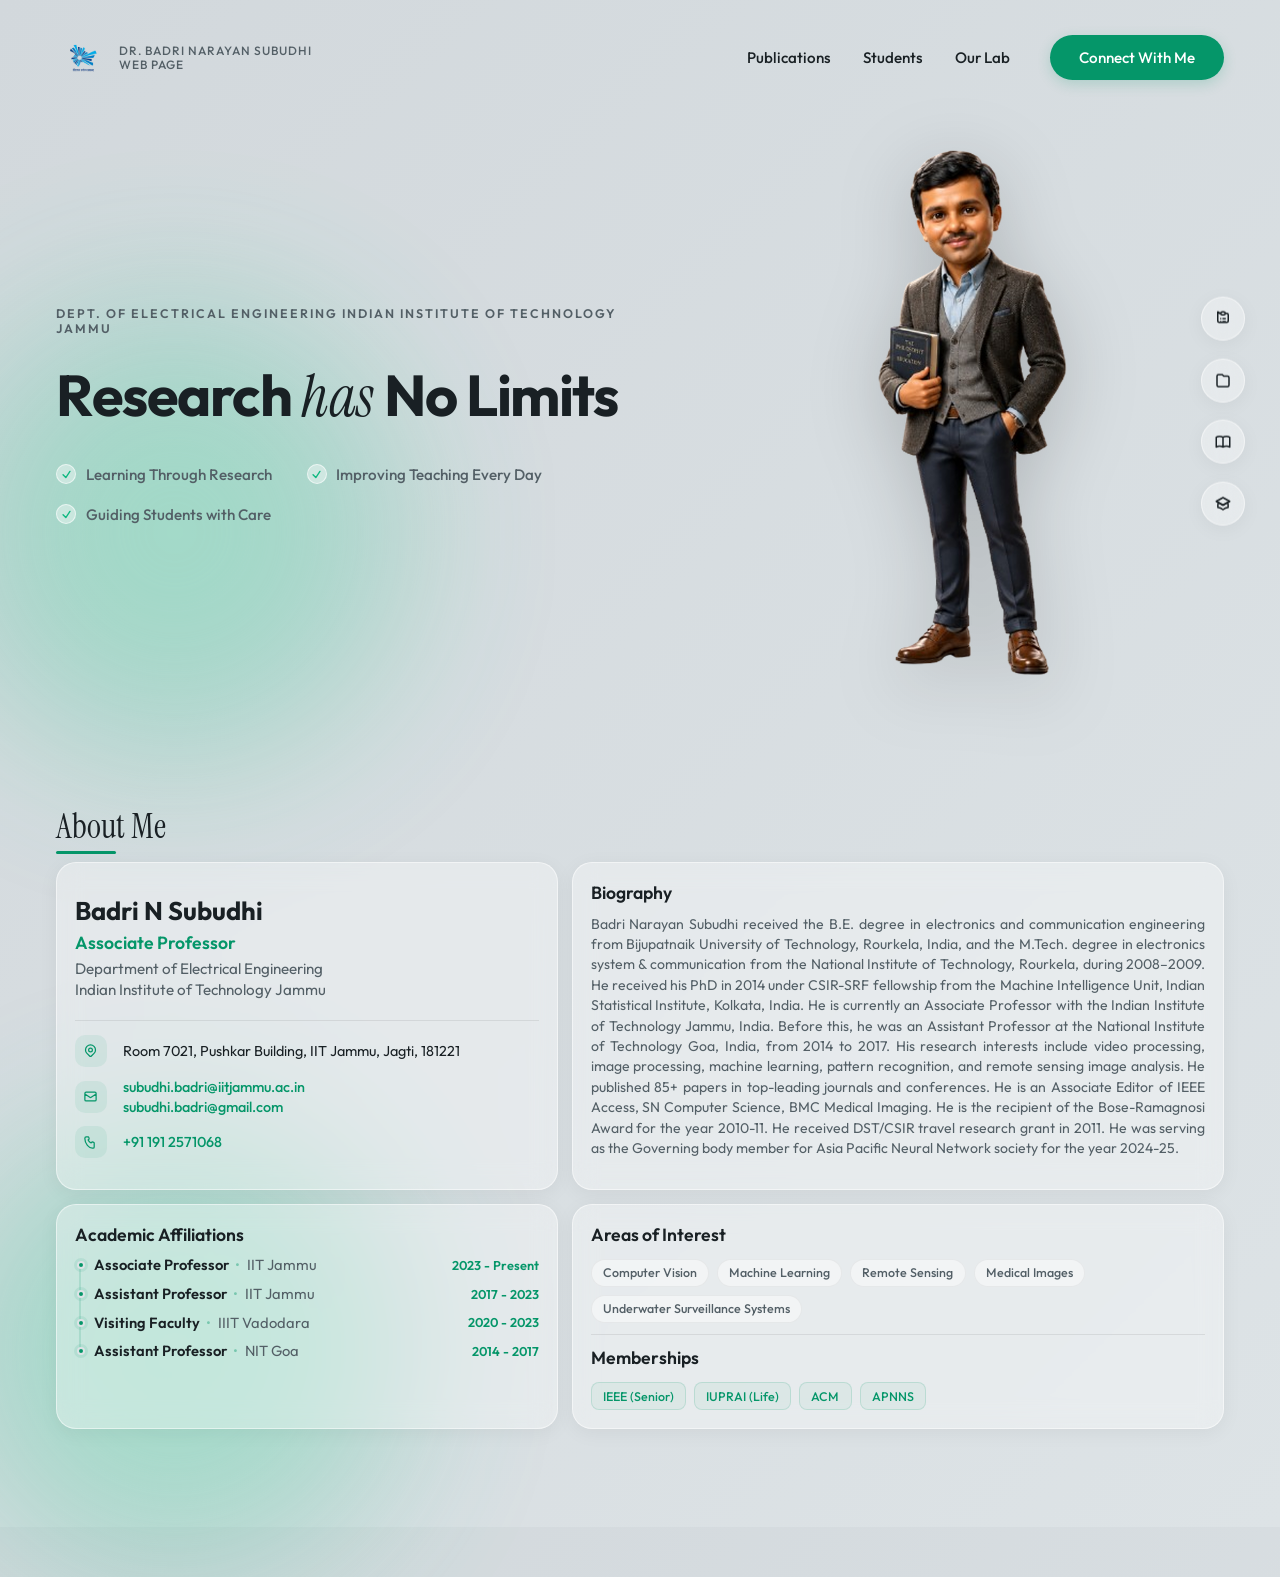
==== index.html @ 34f83744 "Initial commit" ====
<!doctype html>
<html lang="en">

<head>
  <meta charset="UTF-8" />
  <meta name="viewport" content="width=device-width, initial-scale=1.0" />
  <title>Dr. Badri Narayan Subudhi | Associate Professor Portfolio</title>
  <meta name="description"
    content="Official academic portfolio of Dr. Badri Narayan Subudhi. Advancing knowledge, mentoring minds, and shaping the future through impactful research and education." />
  <link rel="stylesheet" href="style.css?v=14" />
</head>

<body>
  <!-- Header Section -->
  <header>
    <div class="container">
      <!-- Logo Container -->
      <a href="#" class="logo-container">
        <img src="logo1.png?v=2" alt="IIT Jammu Logo" class="logo-img" />
        <div class="logo-text">
          <span id="headerLogoName">Dr. Badri Narayan Subudhi</span>
          <span id="headerLogoSubtitle">Web Page</span>
        </div>
      </a>

      <!-- Navigation & CTA -->
      <nav>
        <ul class="nav-links">
          <li><a href="publications.html" id="navLink1">Publications</a></li>
          <li><a href="students.html" id="navLink2">Students</a></li>
          <li><a href="#our-lab" id="navLink3">Our Lab</a></li>
        </ul>
        <a href="https://www.linkedin.com/in/badri-n-subudhi-50883520/" target="_blank" rel="noopener noreferrer"
          class="cta-button" id="headerCta">Connect With Me</a>
      </nav>
    </div>
  </header>

  <!-- Hero Section -->
  <section class="hero">
    <div class="glowing-blob"></div>
    <div class="container">
      <div class="hero-grid">
        <!-- Left Column: Content -->
        <div class="hero-content">
          <!-- Tagline Badge -->
          <div class="tagline-badge" id="heroTagline">
            Dept. of Electrical Engineering Indian Institute of Technology Jammu
          </div>

          <!-- Title (Ref: Dixie title format) -->
          <h1 class="hero-title">
            <span id="titlePart1">Research </span>
            <em id="titlePart2">has </em>
            <span id="titlePart3">No Limits</span>
          </h1>

          <!-- Checklist features -->
          <ul class="feature-list">
            <li class="feature-item">
              <div class="feature-check">
                <svg xmlns="http://www.w3.org/2000/svg" fill="none" viewBox="0 0 24 24" stroke="currentColor">
                  <path stroke-linecap="round" stroke-linejoin="round" d="M4.5 12.75l6 6 9-13.5" />
                </svg>
              </div>
              <span id="featureText1">Learning Through Research</span>
            </li>
            <li class="feature-item">
              <div class="feature-check">
                <svg xmlns="http://www.w3.org/2000/svg" fill="none" viewBox="0 0 24 24" stroke="currentColor">
                  <path stroke-linecap="round" stroke-linejoin="round" d="M4.5 12.75l6 6 9-13.5" />
                </svg>
              </div>
              <span id="featureText2">Improving Teaching Every Day</span>
            </li>
            <li class="feature-item">
              <div class="feature-check">
                <svg xmlns="http://www.w3.org/2000/svg" fill="none" viewBox="0 0 24 24" stroke="currentColor">
                  <path stroke-linecap="round" stroke-linejoin="round" d="M4.5 12.75l6 6 9-13.5" />
                </svg>
              </div>
              <span id="featureText3">Guiding Students with Care</span>
            </li>
          </ul>

        </div>

        <!-- Right Column: Visual (Cutout + Background Outline Stat) -->
        <div class="hero-visual">
          <!-- User Cutout Image -->
          <div class="photo-container">
            <img src="user_cutout1.png?v=3" alt="Dr. Badri Narayan Subudhi Cutout" class="user-photo" id="userPhoto" />
          </div>
        </div>
      </div>
    </div>

    <!-- Floating Vertical Toolbar (Far Right) (Academic theme icons) -->
    <div class="floating-toolbar">
      <a href="#assignments" class="toolbar-btn" data-tooltip="Assignments">
        <svg xmlns="http://www.w3.org/2000/svg" fill="none" viewBox="0 0 24 24" stroke="currentColor">
          <path stroke-linecap="round" stroke-linejoin="round" stroke-width="2"
            d="M9 5H7a2 2 0 00-2-2v12a2 2 0 002 2h10a2 2 0 002-2V7a2 2 0 00-2-2h-2M9 5a2 2 0 002 2h2a2 2 0 002-2M9 5a2 2 0 012-2h2a2 2 0 012 2m-3 7h3m-3 4h3m-6-4h.01M9 16h.01" />
        </svg>
      </a>
      <a href="#resources" class="toolbar-btn" data-tooltip="Resources">
        <svg xmlns="http://www.w3.org/2000/svg" fill="none" viewBox="0 0 24 24" stroke="currentColor">
          <path stroke-linecap="round" stroke-linejoin="round" stroke-width="2"
            d="M8 4H6a2 2 0 00-2 2v12a2 2 0 002 2h12a2 2 0 002-2V8a2 2 0 00-2-2h-5l-2-2z" />
        </svg>
      </a>
      <a href="books.html" class="toolbar-btn" data-tooltip="Books">
        <svg xmlns="http://www.w3.org/2000/svg" fill="none" viewBox="0 0 24 24" stroke="currentColor">
          <path stroke-linecap="round" stroke-linejoin="round" stroke-width="2"
            d="M12 6.253v13m0-13C10.832 5.477 9.246 5 7.5 5S4.168 5.477 3 6.253v13C4.168 18.477 5.754 18 7.5 18s3.332.477 4.5 1.253m0-13C13.168 5.477 14.754 5 16.5 5c1.747 0 3.332.477 4.5 1.253v13C19.832 18.477 18.247 18 16.5 18c-1.746 0-3.332.477-4.5 1.253" />
        </svg>
      </a>
      <a href="https://scholar.google.co.in/citations?hl=en&user=M9m3zv4AAAAJ" target="_blank" rel="noopener noreferrer"
        class="toolbar-btn" data-tooltip="Google Scholar">
        <svg xmlns="http://www.w3.org/2000/svg" fill="none" viewBox="0 0 24 24" stroke="currentColor">
          <path stroke-linecap="round" stroke-linejoin="round" stroke-width="2" d="M12 14l9-5-9-5-9 5 9 5z" />
          <path stroke-linecap="round" stroke-linejoin="round" stroke-width="2"
            d="M12 14l6.16-3.422a12.083 12.083 0 01.665 6.479A11.952 11.952 0 0012 20.055a11.952 11.952 0 00-6.824-2.998 12.078 12.078 0 01.665-6.479L12 14z" />
        </svg>
      </a>
    </div>
  </section>

  <!-- About Section -->
  <section id="about" class="about-section">
    <div class="glowing-blob"></div>
    <div class="container">
      <!-- Section Title -->
      <h2 class="section-title">About Me</h2>

      <div class="about-grid">
        <!-- Row 1, Column 1: Profile & Contact info -->
        <div class="about-card bio-card">
          <h3 class="card-name">Badri N Subudhi</h3>
          <p class="card-title">Associate Professor</p>
          <p class="card-institution">Department of Electrical Engineering<br>Indian Institute of Technology Jammu</p>

          <hr class="card-divider" />

          <div class="contact-details">
            <div class="contact-item">
              <span class="contact-icon">
                <svg xmlns="http://www.w3.org/2000/svg" fill="none" viewBox="0 0 24 24" stroke="currentColor">
                  <path stroke-linecap="round" stroke-linejoin="round" stroke-width="2"
                    d="M17.657 16.657L13.414 20.9a1.998 1.998 0 01-2.827 0l-4.244-4.243a8 8 0 1111.314 0z" />
                  <path stroke-linecap="round" stroke-linejoin="round" stroke-width="2"
                    d="M15 11a3 3 0 11-6 0 3 3 0 016 0z" />
                </svg>
              </span>
              <div class="contact-text">
                Room 7021, Pushkar Building, IIT Jammu, Jagti, 181221
              </div>
            </div>

            <div class="contact-item">
              <span class="contact-icon">
                <svg xmlns="http://www.w3.org/2000/svg" fill="none" viewBox="0 0 24 24" stroke="currentColor">
                  <path stroke-linecap="round" stroke-linejoin="round" stroke-width="2"
                    d="M3 8l7.89 5.26a2 2 0 002.22 0L21 8M5 19h14a2 2 0 002-2V7a2 2 0 00-2-2H5a2 2 0 00-2 2v10a2 2 0 002 2z" />
                </svg>
              </span>
              <div class="contact-text">
                <a href="mailto:subudhi.badri@iitjammu.ac.in">subudhi.badri@iitjammu.ac.in</a><br />
                <a href="mailto:subudhi.badri@gmail.com">subudhi.badri@gmail.com</a>
              </div>
            </div>

            <div class="contact-item">
              <span class="contact-icon">
                <svg xmlns="http://www.w3.org/2000/svg" fill="none" viewBox="0 0 24 24" stroke="currentColor">
                  <path stroke-linecap="round" stroke-linejoin="round" stroke-width="2"
                    d="M3 5a2 2 0 012-2h3.28a1 1 0 01.94.725l.548 2.2a1 1 0 01-.321.988l-1.305.98a10.582 10.582 0 004.872 4.872l.98-1.305a1 1 0 01.988-.321l2.2.548a1 1 0 01.725.94V19a2 2 0 01-2 2h-1C9.716 21 3 14.284 3 6V5z" />
                </svg>
              </span>
              <div class="contact-text">
                <a href="tel:+911912571068">+91 191 2571068</a>
              </div>
            </div>
          </div>
        </div>

        <!-- Row 1, Column 2: Biography -->
        <div class="about-card biography-card">
          <h4 class="card-section-title">Biography</h4>
          <p class="bio-text">
            Badri Narayan Subudhi received the B.E. degree in electronics and communication engineering from Bijupatnaik University of Technology, Rourkela, India, and the M.Tech. degree in electronics system & communication from the National Institute of Technology, Rourkela, during 2008–2009. He received his PhD in 2014 under CSIR-SRF fellowship from the Machine Intelligence Unit, Indian Statistical Institute, Kolkata, India. He is currently an Associate Professor with the Indian Institute of Technology Jammu, India. Before this, he was an Assistant Professor at the National Institute of Technology Goa, India, from 2014 to 2017. His research interests include video processing, image processing, machine learning, pattern recognition, and remote sensing image analysis. He published 85+ papers in top-leading journals and conferences. He is an Associate Editor of IEEE Access, SN Computer Science, BMC Medical Imaging. He is the recipient of the Bose-Ramagnosi Award for the year 2010-11. He received DST/CSIR travel research grant in 2011. He was serving as the Governing body member for Asia Pacific Neural Network society for the year 2024-25.
          </p>
        </div>

        <!-- Row 2, Column 1: Academic Affiliations -->
        <div class="about-card affiliations-card">
          <h4 class="card-section-title">Academic Affiliations</h4>
          <div class="timeline">
            <div class="timeline-item">
              <div class="timeline-badge-dot"></div>
              <div class="timeline-content-row">
                <div class="timeline-role-info">
                  <span class="role-bold">Associate Professor</span>
                  <span class="role-divider">•</span>
                  <span class="role-dept">IIT Jammu</span>
                </div>
                <span class="timeline-date">2023 - Present</span>
              </div>
            </div>
            <div class="timeline-item">
              <div class="timeline-badge-dot"></div>
              <div class="timeline-content-row">
                <div class="timeline-role-info">
                  <span class="role-bold">Assistant Professor</span>
                  <span class="role-divider">•</span>
                  <span class="role-dept">IIT Jammu</span>
                </div>
                <span class="timeline-date">2017 - 2023</span>
              </div>
            </div>
            <div class="timeline-item">
              <div class="timeline-badge-dot"></div>
              <div class="timeline-content-row">
                <div class="timeline-role-info">
                  <span class="role-bold">Visiting Faculty</span>
                  <span class="role-divider">•</span>
                  <span class="role-dept">IIIT Vadodara</span>
                </div>
                <span class="timeline-date">2020 - 2023</span>
              </div>
            </div>
            <div class="timeline-item">
              <div class="timeline-badge-dot"></div>
              <div class="timeline-content-row">
                <div class="timeline-role-info">
                  <span class="role-bold">Assistant Professor</span>
                  <span class="role-divider">•</span>
                  <span class="role-dept">NIT Goa</span>
                </div>
                <span class="timeline-date">2014 - 2017</span>
              </div>
            </div>
          </div>
        </div>

        <!-- Row 2, Column 2: Areas of Interest & Memberships -->
        <div class="about-card combined-meta-card">
          <div class="meta-section">
            <h4 class="card-section-title">Areas of Interest</h4>
            <div class="interest-tags">
              <span class="interest-tag">Computer Vision</span>
              <span class="interest-tag">Machine Learning</span>
              <span class="interest-tag">Remote Sensing</span>
              <span class="interest-tag">Medical Images</span>
              <span class="interest-tag">Underwater Surveillance Systems</span>
            </div>
          </div>
          <div class="meta-section-divider"></div>
          <div class="meta-section">
            <h4 class="card-section-title">Memberships</h4>
            <div class="membership-list">
              <span class="membership-badge" title="Senior Member IEEE">IEEE (Senior)</span>
              <span class="membership-badge" title="Life Member IUPRAI">IUPRAI (Life)</span>
              <span class="membership-badge">ACM</span>
              <span class="membership-badge">APNNS</span>
            </div>
          </div>
        </div>
      </div>
    </div>
  </section>  <script src="script.js"></script>
</body>

</html>
---- style.css ----
/* ==========================================================================
   PORTFOLIO HERO SECTION - STYLE SHEET (VANILLA CSS)
   ========================================================================== */

/* Imports */
@import url('https://fonts.googleapis.com/css2?family=Instrument+Serif:ital@0;1&family=Outfit:wght@300;400;500;600;700&display=swap');

/* Variables & Design Tokens */
:root {
  /* Color Palette - Exactly from Reference */
  --bg-color-start: #d2d8dc;
  --bg-color-end: #dde3e6;
  --text-dark: #192024;
  --text-muted: #535f66;
  --accent-color: #059669; /* Academic Emerald */
  --accent-color-hover: #047857;
  
  /* Alternative Accents in Customizer */
  --blue-accent: #2b4bf2;
  --crimson-accent: #b91c1c;
  --purple-accent: #7c3aed;
  
  /* Fonts */
  --font-sans: 'Outfit', -apple-system, BlinkMacSystemFont, "Segoe UI", Roboto, sans-serif;
  --font-serif: 'Instrument Serif', Georgia, serif;
  
  /* Layout Transitions */
  --transition-smooth: all 0.3s cubic-bezier(0.4, 0, 0.2, 1);
  --glass-bg: rgba(255, 255, 255, 0.35);
  --glass-border: rgba(255, 255, 255, 0.5);
  --shadow-subtle: 0 4px 20px rgba(0, 0, 0, 0.05);
  --shadow-hover: 0 10px 30px rgba(5, 150, 105, 0.15);
}

html {
  scroll-behavior: smooth;
}

/* Reset */
* {
  margin: 0;
  padding: 0;
  box-sizing: border-box;
}

body {
  font-family: var(--font-sans);
  background: linear-gradient(135deg, var(--bg-color-start) 0%, var(--bg-color-end) 100%);
  color: var(--text-dark);
  min-height: 100vh;
  overflow-x: hidden;
  position: relative;
  display: flex;
  flex-direction: column;
}

/* Background Glowing Blob */
.glowing-blob {
  position: absolute;
  bottom: -50px;
  left: -50px;
  width: 450px;
  height: 450px;
  border-radius: 50%;
  background: radial-gradient(circle, rgba(167,243,208,0.7) 0%, rgba(16,185,129,0.4) 50%, rgba(255,255,255,0) 100%);
  filter: blur(90px);
  pointer-events: none;
  z-index: 1;
  opacity: 0.85;
  animation: blob-float 12s infinite ease-in-out alternate;
}

@keyframes blob-float {
  0% {
    transform: translate(0, 0) scale(1);
  }
  100% {
    transform: translate(40px, -20px) scale(1.1);
  }
}

/* Container */
.container {
  width: 100%;
  max-width: 1440px;
  margin: 0 auto;
  padding: 0 3.5rem;
  position: relative;
  z-index: 2;
}

/* ==========================================================================
   HEADER SECTION
   ========================================================================== */
header {
  padding: 2.2rem 0;
  width: 100%;
  position: relative;
  z-index: 10;
}

header .container {
  display: flex;
  justify-content: space-between;
  align-items: center;
}

/* Logo */
.logo-container {
  display: flex;
  align-items: center;
  gap: 0.75rem;
  text-decoration: none;
  color: var(--text-dark);
}

.logo-img {
  height: 42px;
  width: auto;
  object-fit: contain;
  transition: var(--transition-smooth);
}

.logo-container:hover .logo-img {
  transform: scale(1.05);
}

.logo-text {
  font-weight: 700;
  font-size: 1.35rem;
  letter-spacing: -0.5px;
  display: flex;
  flex-direction: column;
  line-height: 1;
}

.logo-text span {
  font-size: 0.75rem;
  font-weight: 500;
  letter-spacing: 1px;
  text-transform: uppercase;
  color: var(--text-muted);
  margin-top: 2px;
}

/* Navigation */
nav {
  display: flex;
  align-items: center;
  gap: 2.5rem;
}

.nav-links {
  display: flex;
  list-style: none;
  gap: 2rem;
}

.nav-links a {
  text-decoration: none;
  color: var(--text-dark);
  font-size: 0.95rem;
  font-weight: 500;
  transition: var(--transition-smooth);
  position: relative;
  padding: 4px 0;
}

.nav-links a::after {
  content: '';
  position: absolute;
  bottom: 0;
  left: 0;
  width: 0;
  height: 2px;
  background: var(--accent-color);
  transition: var(--transition-smooth);
}

.nav-links a:hover {
  color: var(--accent-color);
}

.nav-links a:hover::after {
  width: 100%;
}

/* CTA Button */
.cta-button {
  background: var(--accent-color);
  color: #fff;
  border: none;
  padding: 0.8rem 1.8rem;
  border-radius: 9999px;
  font-family: var(--font-sans);
  font-size: 0.95rem;
  font-weight: 500;
  cursor: pointer;
  box-shadow: 0 4px 14px rgba(5, 150, 105, 0.2);
  transition: var(--transition-smooth);
  text-decoration: none;
  display: inline-block;
}

.cta-button:hover {
  background: var(--accent-color-hover);
  transform: translateY(-2px);
  box-shadow: 0 6px 20px rgba(5, 150, 105, 0.35);
}

/* ==========================================================================
   HERO CONTENT
   ========================================================================== */
.hero {
  flex: 1;
  display: flex;
  align-items: center;
  position: relative;
  z-index: 2;
  padding-top: 2.5rem;
  padding-bottom: 2rem;
}

.hero-grid {
  display: grid;
  grid-template-columns: 1.1fr 0.9fr;
  align-items: center;
  gap: 3rem;
  width: 100%;
}

/* --- LEFT COLUMN --- */
.hero-content {
  display: flex;
  flex-direction: column;
  gap: 1.8rem;
  padding-right: 1.5rem;
}

/* Tagline */
.tagline-badge {
  font-size: 0.78rem;
  font-weight: 600;
  letter-spacing: 2px;
  text-transform: uppercase;
  color: var(--text-muted);
  display: inline-block;
}

/* Title */
.hero-title {
  font-size: clamp(2.5rem, 4.5vw, 4.5rem);
  font-weight: 700;
  line-height: 1.05;
  letter-spacing: -1.5px;
  color: var(--text-dark);
}

.hero-title em {
  font-family: var(--font-serif);
  font-style: italic;
  font-weight: 400;
  letter-spacing: 0px;
}

/* Checklist features */
.feature-list {
  display: flex;
  flex-wrap: wrap;
  gap: 1.25rem 2.2rem;
  list-style: none;
  margin-top: 0.5rem;
}

.feature-item {
  display: flex;
  align-items: center;
  gap: 0.6rem;
  font-size: 0.95rem;
  font-weight: 500;
  color: var(--text-muted);
}

.feature-check {
  display: flex;
  justify-content: center;
  align-items: center;
  width: 20px;
  height: 20px;
  background: rgba(255, 255, 255, 0.4);
  border: 1px solid rgba(255, 255, 255, 0.6);
  border-radius: 50%;
  color: #10b981; /* green */
  flex-shrink: 0;
}

.feature-check svg {
  width: 11px;
  height: 11px;
  stroke-width: 3px;
}

/* Social Proof Reviews */
.reviews-section {
  display: flex;
  align-items: center;
  gap: 1.25rem;
  margin-top: 1.5rem;
}

.avatar-group {
  display: flex;
}

.avatar {
  width: 36px;
  height: 36px;
  border-radius: 50%;
  border: 2px solid var(--bg-color-start);
  margin-left: -8px;
  background: #cbd5e1;
  display: flex;
  align-items: center;
  justify-content: center;
  font-size: 0.65rem;
  font-weight: 600;
  color: #fff;
  overflow: hidden;
  box-shadow: var(--shadow-subtle);
}

.avatar:first-child {
  margin-left: 0;
}

.avatar img {
  width: 100%;
  height: 100%;
  object-fit: cover;
}

.reviews-info {
  display: flex;
  flex-direction: column;
  gap: 0.25rem;
}

.stars {
  display: flex;
  gap: 0.15rem;
}

.stars svg {
  width: 14px;
  height: 14px;
  fill: #f59e0b; /* Orange/Gold star */
  color: #f59e0b;
}

.reviews-text {
  font-size: 0.78rem;
  font-weight: 600;
  color: var(--text-muted);
}

/* --- RIGHT COLUMN (Visual Area) --- */
.hero-visual {
  position: relative;
  display: flex;
  flex-direction: column;
  justify-content: flex-end;
  align-items: center;
  min-height: 520px;
  height: 100%;
  width: 100%;
}

/* Background outline text */
.bg-outline-text {
  position: absolute;
  top: 40%;
  left: 50%;
  transform: translate(-50%, -50%);
  font-size: min(24vw, 320px);
  font-weight: 800;
  color: transparent;
  -webkit-text-stroke: 2px rgba(255, 255, 255, 0.75);
  font-family: var(--font-sans);
  line-height: 0.8;
  z-index: 2;
  pointer-events: none;
  user-select: none;
}

/* Image Container */
.photo-container {
  position: relative;
  z-index: 5;
  width: 100%;
  max-width: 420px;
  margin-top: auto;
  display: flex;
  justify-content: center;
  align-items: flex-end;
}

.user-photo {
  width: 100%;
  height: auto;
  max-height: 500px;
  object-fit: contain;
  filter: drop-shadow(0 15px 35px rgba(0,0,0,0.18));
  transition: var(--transition-smooth);
  transform: scale(1.05);
  transform-origin: bottom center;
}

.photo-container:hover .user-photo {
  transform: scale(1.10);
}

/* Caption underneath */
.visual-caption {
  font-size: 1.45rem;
  font-weight: 500;
  letter-spacing: 5px;
  text-transform: uppercase;
  color: #fff;
  text-align: center;
  position: absolute;
  bottom: 0px;
  z-index: 6;
  pointer-events: none;
  font-family: var(--font-sans);
  text-shadow: 0 2px 10px rgba(0,0,0,0.1);
  display: block;
  width: 120%;
  left: -10%;
}

/* ==========================================================================
   FLOATING VERTICAL TOOLBAR (FAR RIGHT)
   ========================================================================== */
.floating-toolbar {
  position: absolute;
  right: 2.2rem;
  top: 50%;
  transform: translateY(-50%);
  display: flex;
  flex-direction: column;
  gap: 1.1rem;
  z-index: 10;
}

.toolbar-btn {
  width: 44px;
  height: 44px;
  border-radius: 50%;
  background: var(--glass-bg);
  border: 1px solid var(--glass-border);
  display: flex;
  justify-content: center;
  align-items: center;
  color: var(--text-dark);
  cursor: pointer;
  backdrop-filter: blur(10px);
  -webkit-backdrop-filter: blur(10px);
  box-shadow: var(--shadow-subtle);
  transition: var(--transition-smooth);
  text-decoration: none;
  position: relative;
}

.toolbar-btn svg {
  width: 18px;
  height: 18px;
  transition: var(--transition-smooth);
}

.toolbar-btn:hover {
  background: var(--accent-color);
  color: #fff;
  border-color: var(--accent-color);
  transform: scale(1.1);
  box-shadow: var(--shadow-hover);
}

/* Tooltip */
.toolbar-btn::before {
  content: attr(data-tooltip);
  position: absolute;
  right: 60px;
  top: 50%;
  transform: translateY(-50%) translateX(10px);
  background: var(--text-dark);
  color: #fff;
  padding: 6px 12px;
  border-radius: 6px;
  font-size: 0.75rem;
  font-weight: 500;
  white-space: nowrap;
  opacity: 0;
  visibility: hidden;
  transition: var(--transition-smooth);
  pointer-events: none;
}

.toolbar-btn:hover::before {
  opacity: 1;
  visibility: visible;
  transform: translateY(-50%) translateX(0);
}



/* ==========================================================================
   RESPONSIVE DESIGN (MEDIA QUERIES)
   ========================================================================== */

/* Widescreen adjustments */
@media (min-width: 1441px) {
  .bg-outline-text {
    font-size: 340px;
  }
}

/* Tablets / Medium Screens */
@media (max-width: 1024px) {
  .container {
    padding: 0 2rem;
  }
  
  header {
    padding: 1.5rem 0;
  }
  
  .hero-grid {
    grid-template-columns: 1fr;
    gap: 3.5rem;
    padding-top: 1rem;
    text-align: center;
  }
  
  .hero-content {
    align-items: center;
    padding-right: 0;
  }
  
  .feature-list {
    justify-content: center;
  }
  
  .reviews-section {
    justify-content: center;
  }
  
  .hero-visual {
    min-height: 480px;
  }
  
  .bg-outline-text {
    font-size: 260px;
    top: 45%;
  }
  
  .photo-container {
    max-width: 300px;
  }
  
  .user-photo {
    max-height: 480px;
  }
  
  .visual-caption {
    font-size: 1.25rem;
    letter-spacing: 4px;
    width: 100%;
    left: 0;
  }
  
  .floating-toolbar {
    display: none; /* Hide on mobile/tablet or position at the bottom */
  }
}

/* Mobile Screens */
@media (max-width: 640px) {
  .container {
    padding: 0 1.25rem;
  }
  
  header .container {
    flex-direction: column;
    gap: 1.2rem;
  }
  
  nav {
    flex-direction: column;
    gap: 1rem;
    width: 100%;
  }
  
  .nav-links {
    gap: 1.25rem;
    justify-content: center;
    width: 100%;
  }
  
  .hero-title {
    font-size: 2.25rem;
    letter-spacing: -1px;
  }
  
  .feature-list {
    flex-direction: column;
    align-items: flex-start;
    gap: 0.8rem;
    width: fit-content;
    margin: 0 auto;
  }
  
  .hero-visual {
    min-height: 380px;
  }
  
  .bg-outline-text {
    font-size: 180px;
    top: 40%;
  }
  
  .photo-container {
    max-width: 250px;
  }
  
  .user-photo {
    max-height: 380px;
  }
  
  .visual-caption {
    font-size: 1rem;
    letter-spacing: 3px;
  }
}

/* ==========================================================================
   ABOUT SECTION (SINGLE SCREEN OPTIMIZED)
   ========================================================================== */
.about-section {
  padding: 2.5rem 0;
  min-height: calc(100vh - 80px);
  display: flex;
  align-items: center;
  position: relative;
  z-index: 2;
}

.section-title {
  font-family: var(--font-serif);
  font-size: 2.5rem;
  font-weight: 400;
  color: var(--text-dark);
  margin-bottom: 1.5rem;
  position: relative;
  display: inline-block;
}

.section-title::after {
  content: '';
  position: absolute;
  bottom: -6px;
  left: 0;
  width: 60px;
  height: 3px;
  background: var(--accent-color);
  border-radius: 2px;
}

.about-grid {
  display: grid;
  grid-template-columns: 1fr 1.3fr;
  gap: 1.2rem;
  align-items: stretch;
}

.about-card {
  background: var(--glass-bg);
  backdrop-filter: blur(12px);
  -webkit-backdrop-filter: blur(12px);
  border: 1px solid var(--glass-border);
  border-radius: 20px;
  padding: 1.5rem;
  box-shadow: var(--shadow-subtle);
  transition: var(--transition-smooth);
}

.about-card:hover {
  transform: translateY(-4px);
  border-color: rgba(5, 150, 105, 0.3);
  box-shadow: var(--shadow-hover);
}

/* Bio Card details */
.bio-card {
  display: flex;
  flex-direction: column;
  justify-content: center;
}

.card-name {
  font-size: 2rem;
  font-weight: 700;
  color: var(--text-dark);
  margin-bottom: 0.25rem;
}

.card-title {
  font-size: 1.1rem;
  color: var(--accent-color);
  font-weight: 600;
  margin-bottom: 0.25rem;
}

.card-institution {
  font-size: 0.95rem;
  color: var(--text-muted);
  margin-bottom: 1.2rem;
  line-height: 1.4;
}

.bio-text {
  font-size: 0.92rem;
  line-height: 1.5;
  color: var(--text-muted);
  margin-bottom: 1rem;
  text-align: justify;
}

.card-divider {
  border: 0;
  height: 1px;
  background: rgba(0, 0, 0, 0.08);
  margin-bottom: 0.9rem;
}

.contact-details {
  display: flex;
  flex-direction: column;
  gap: 0.9rem;
}

.contact-item {
  display: flex;
  gap: 1rem;
  align-items: center;
}

.contact-icon {
  width: 36px;
  height: 36px;
  border-radius: 10px;
  background: rgba(5, 150, 105, 0.08);
  display: flex;
  justify-content: center;
  align-items: center;
  flex-shrink: 0;
  color: var(--accent-color);
  transition: var(--transition-smooth);
}

.contact-item:hover .contact-icon {
  background: var(--accent-color);
  color: #fff;
}

.contact-icon svg {
  width: 18px;
  height: 18px;
}

.contact-text {
  font-size: 0.9rem;
  line-height: 1.4;
  color: var(--text-dark);
}

.contact-text strong {
  color: var(--text-dark);
  font-size: 0.8rem;
  text-transform: uppercase;
  letter-spacing: 0.8px;
  display: none; /* Hide label to save vertical space, content is self-explanatory */
}

.contact-text a {
  color: var(--accent-color);
  text-decoration: none;
  font-weight: 500;
  transition: var(--transition-smooth);
}

.contact-text a:hover {
  text-decoration: underline;
  color: var(--accent-color-hover);
}

/* Right Column group */
.about-info-group {
  display: flex;
  flex-direction: column;
  gap: 1.5rem;
}

.card-section-title {
  font-size: 1.2rem;
  font-weight: 600;
  color: var(--text-dark);
  margin-bottom: 0.9rem;
}

/* Affiliations Timeline */
.timeline {
  display: flex;
  flex-direction: column;
  gap: 0.9rem;
  position: relative;
  padding-left: 1.2rem;
}

.timeline::before {
  content: '';
  position: absolute;
  left: 4px;
  top: 6px;
  bottom: 6px;
  width: 2px;
  background: rgba(5, 150, 105, 0.15);
}

.timeline-item {
  position: relative;
}

.timeline-badge-dot {
  position: absolute;
  left: -17px;
  top: 6px;
  width: 8px;
  height: 8px;
  border-radius: 50%;
  background: var(--accent-color);
  border: 2px solid var(--bg-color-end);
  box-shadow: 0 0 0 3px rgba(5, 150, 105, 0.1);
  transition: var(--transition-smooth);
}

.timeline-item:hover .timeline-badge-dot {
  background: var(--accent-color-hover);
  transform: scale(1.3);
}

.timeline-content-row {
  display: flex;
  justify-content: space-between;
  align-items: center;
  gap: 1rem;
  font-size: 0.92rem;
}

.timeline-role-info {
  display: flex;
  align-items: center;
  gap: 0.4rem;
}

.role-bold {
  font-weight: 600;
  color: var(--text-dark);
}

.role-divider {
  color: var(--accent-color);
  opacity: 0.4;
}

.role-dept {
  color: var(--text-muted);
}

.timeline-date {
  font-size: 0.8rem;
  font-weight: 600;
  color: var(--accent-color);
  white-space: nowrap;
}

/* Combined Interests & Memberships Card */
.combined-meta-card {
  display: flex;
  flex-direction: column;
  gap: 0.9rem;
  padding: 1.5rem;
}

.meta-section-divider {
  height: 1px;
  width: 100%;
  background: rgba(0, 0, 0, 0.08);
}

.meta-section {
  display: flex;
  flex-direction: column;
}

.meta-section .card-section-title {
  margin-bottom: 0.8rem;
}

/* Interest tags */
.interest-tags {
  display: flex;
  flex-wrap: wrap;
  gap: 0.5rem;
}

.interest-tag {
  background: rgba(255, 255, 255, 0.45);
  border: 1px solid rgba(0, 0, 0, 0.05);
  padding: 0.4rem 0.8rem;
  border-radius: 100px;
  font-size: 0.8rem;
  font-weight: 500;
  color: var(--text-muted);
  transition: var(--transition-smooth);
}

.interest-tag:hover {
  background: var(--accent-color);
  color: #fff;
  border-color: var(--accent-color);
  transform: translateY(-2px);
}

/* Membership List */
.membership-list {
  display: flex;
  flex-wrap: wrap;
  gap: 0.5rem;
}

.membership-badge {
  background: rgba(5, 150, 105, 0.05);
  border: 1px solid rgba(5, 150, 105, 0.15);
  padding: 0.4rem 0.8rem;
  border-radius: 8px;
  font-size: 0.8rem;
  font-weight: 500;
  color: var(--accent-color);
  transition: var(--transition-smooth);
}

.membership-badge:hover {
  background: var(--accent-color);
  color: #fff;
  border-color: var(--accent-color);
}

/* Height-Based Responsive Spacing for Short Viewports */
@media (min-width: 1025px) and (max-height: 900px) {
  .about-section {
    padding: 1.5rem 0;
  }
  .section-title {
    margin-bottom: 0.9rem;
    font-size: 2.1rem;
  }
  .about-grid {
    gap: 0.9rem;
  }
  .about-card {
    padding: 1.1rem;
  }
  .card-name {
    font-size: 1.6rem;
  }
  .bio-text {
    font-size: 0.88rem;
    line-height: 1.45;
    margin-bottom: 0.8rem;
  }
  .contact-details {
    gap: 0.6rem;
  }
  .contact-icon {
    width: 32px;
    height: 32px;
  }
  .contact-icon svg {
    width: 15px;
    height: 15px;
  }
  .timeline {
    gap: 0.6rem;
  }
  .card-section-title {
    margin-bottom: 0.6rem;
    font-size: 1.1rem;
  }
  .combined-meta-card {
    padding: 1.1rem;
    gap: 0.7rem;
  }
  .interest-tag, .membership-badge {
    padding: 0.35rem 0.7rem;
    font-size: 0.78rem;
  }
}

/* Responsive Overrides */
@media (max-width: 1024px) {
  .about-section {
    min-height: auto;
    padding: 3rem 0;
  }
  .about-grid {
    grid-template-columns: 1fr;
    gap: 1.8rem;
  }
}


@media (max-width: 640px) {
  .section-title {
    font-size: 2rem;
    margin-bottom: 1.5rem;
  }
  .about-card {
    padding: 1.2rem;
  }
  .card-name {
    font-size: 1.6rem;
  }
  .timeline-content-row {
    flex-direction: column;
    align-items: flex-start;
    gap: 0.2rem;
  }
}

/* ==========================================================================
   PUBLICATIONS PAGE STYLES
   ========================================================================== */
.publications-container {
  padding-top: 2rem;
  padding-bottom: 5rem;
}

.pub-header-row {
  display: flex;
  justify-content: space-between;
  align-items: center;
  margin-bottom: 2.5rem;
  flex-wrap: wrap;
  gap: 1rem;
}

.pub-page-title {
  font-family: var(--font-serif);
  font-size: 2.8rem;
  font-weight: 400;
  color: var(--text-dark);
  margin: 0;
}

.btn-back {
  display: inline-flex;
  align-items: center;
  gap: 0.5rem;
  text-decoration: none;
  font-size: 0.95rem;
  font-weight: 500;
  color: var(--text-dark);
  background: var(--glass-bg);
  border: 1px solid var(--glass-border);
  padding: 0.6rem 1.3rem;
  border-radius: 9999px;
  box-shadow: var(--shadow-subtle);
  transition: var(--transition-smooth);
}

.btn-back:hover {
  background: rgba(255, 255, 255, 0.5);
  transform: translateX(-4px);
}

.btn-back svg {
  width: 18px;
  height: 18px;
  transition: var(--transition-smooth);
}

.pub-search-filter-wrapper {
  display: flex;
  flex-direction: column;
  gap: 1.5rem;
  margin-bottom: 3rem;
  align-items: center;
}

/* Search Box */
.pub-search-box {
  position: relative;
  width: 100%;
  max-width: 500px;
}

.pub-search-input {
  width: 100%;
  padding: 0.85rem 1.5rem 0.85rem 3.2rem;
  font-family: var(--font-sans);
  font-size: 0.95rem;
  color: var(--text-dark);
  background: var(--glass-bg);
  border: 1px solid var(--glass-border);
  border-radius: 9999px;
  box-shadow: var(--shadow-subtle);
  outline: none;
  transition: var(--transition-smooth);
}

.pub-search-input:focus {
  background: rgba(255, 255, 255, 0.6);
  border-color: var(--accent-color);
  box-shadow: 0 0 0 4px rgba(5, 150, 105, 0.15);
}

.pub-search-icon {
  position: absolute;
  left: 1.2rem;
  top: 50%;
  transform: translateY(-50%);
  width: 20px;
  height: 20px;
  color: var(--text-muted);
  pointer-events: none;
}

/* Tabs */
.pub-filter-tabs {
  display: flex;
  justify-content: center;
  gap: 0.75rem;
  flex-wrap: wrap;
  width: 100%;
}

.pub-tab-btn {
  font-family: var(--font-sans);
  font-size: 0.9rem;
  font-weight: 500;
  color: var(--text-dark);
  background: var(--glass-bg);
  border: 1px solid var(--glass-border);
  padding: 0.65rem 1.4rem;
  border-radius: 9999px;
  cursor: pointer;
  box-shadow: var(--shadow-subtle);
  transition: var(--transition-smooth);
}

.pub-tab-btn:hover {
  background: rgba(255, 255, 255, 0.5);
  transform: translateY(-2px);
}

.pub-tab-btn.active {
  background: var(--accent-color);
  color: #fff;
  border-color: var(--accent-color);
  box-shadow: 0 4px 12px rgba(5, 150, 105, 0.25);
}

/* Grid & Cards */
.pub-grid {
  display: flex;
  flex-direction: column;
  gap: 1.5rem;
  max-width: 1000px;
  margin: 0 auto;
}

.pub-card {
  background: var(--glass-bg);
  border: 1px solid var(--glass-border);
  border-radius: 20px;
  padding: 1.8rem;
  box-shadow: var(--shadow-subtle);
  transition: var(--transition-smooth);
  position: relative;
}

.pub-card:hover {
  transform: translateY(-3px);
  box-shadow: var(--shadow-hover);
  border-color: rgba(5, 150, 105, 0.25);
}

.pub-card.book-card {
  display: flex;
  gap: 1.2rem;
  align-items: center;
}

.book-cover-container {
  width: 60px;
  height: 85px;
  flex-shrink: 0;
  border-radius: 6px;
  overflow: hidden;
  box-shadow: 0 4px 10px rgba(0, 0, 0, 0.1);
  border: 1px solid rgba(0, 0, 0, 0.08);
}

.book-cover {
  width: 100%;
  height: 100%;
  object-fit: cover;
  display: block;
  transition: var(--transition-smooth);
}

.pub-card.book-card:hover .book-cover {
  transform: scale(1.05);
}

.pub-details {
  flex-grow: 1;
  display: flex;
  flex-direction: column;
}

.pub-card.hidden,
.student-card.hidden,
.hidden {
  display: none !important;
}

.pub-badge-row {
  display: flex;
  align-items: center;
  gap: 0.8rem;
  margin-bottom: 0.8rem;
}

.pub-badge {
  font-size: 0.75rem;
  font-weight: 600;
  text-transform: uppercase;
  letter-spacing: 1px;
  padding: 0.3rem 0.9rem;
  border-radius: 9999px;
}

.badge-books {
  background: rgba(59, 130, 246, 0.12);
  color: #1d4ed8;
}

.badge-patents {
  background: rgba(245, 158, 11, 0.12);
  color: #b45309;
}

.badge-journals {
  background: rgba(16, 185, 129, 0.12);
  color: #047857;
}

.badge-chapters {
  background: rgba(139, 92, 246, 0.12);
  color: #6d28d9;
}

.badge-conferences {
  background: rgba(239, 68, 68, 0.12);
  color: #b91c1c;
}

.badge-others {
  background: rgba(107, 114, 128, 0.12);
  color: #4b5563;
}

.pub-year {
  font-size: 0.8rem;
  font-weight: 600;
  color: var(--text-muted);
}

.pub-if {
  font-size: 0.75rem;
  font-weight: 600;
  color: var(--accent-color);
  background: rgba(5, 150, 105, 0.08);
  padding: 0.25rem 0.6rem;
  border-radius: 6px;
  letter-spacing: 0.5px;
}

.pub-title {
  font-size: 1.25rem;
  font-weight: 600;
  color: var(--text-dark);
  margin-bottom: 0.6rem;
  line-height: 1.4;
}

.pub-authors {
  font-size: 0.95rem;
  color: var(--text-muted);
  margin-bottom: 0.4rem;
}

.pub-authors strong {
  color: var(--text-dark);
  font-weight: 600;
}

.pub-venue {
  font-style: italic;
  font-size: 0.9rem;
  color: var(--text-muted);
}

.pub-raw-text {
  font-size: 0.95rem;
  color: var(--text-muted);
  line-height: 1.5;
}

.pub-raw-text strong {
  color: var(--text-dark);
  font-weight: 600;
}

.pub-links-row {
  display: flex;
  gap: 1.2rem;
  margin-top: 1.2rem;
  border-top: 1px solid rgba(255, 255, 255, 0.3);
  padding-top: 1rem;
}

.pub-link {
  display: inline-flex;
  align-items: center;
  gap: 0.4rem;
  font-size: 0.8rem;
  font-weight: 600;
  color: var(--accent-color);
  text-decoration: none;
  transition: var(--transition-smooth);
}

.pub-link:hover {
  color: var(--accent-color-hover);
}

.pub-link svg {
  width: 14px;
  height: 14px;
}

/* No Results State */
.pub-no-results {
  text-align: center;
  padding: 4rem 2rem;
  background: var(--glass-bg);
  border: 1px solid var(--glass-border);
  border-radius: 20px;
  color: var(--text-muted);
  font-size: 1.1rem;
  display: none;
}

/* Responsive Overrides for Publications Page */
@media (max-width: 768px) {
  .pub-page-title {
    font-size: 2.2rem;
  }
  
  .pub-header-row {
    flex-direction: column;
    align-items: flex-start;
  }
  
  .pub-card {
    padding: 1.4rem;
  }
  
  .pub-title {
    font-size: 1.15rem;
  }
}

/* ==========================================================================
   STUDENTS SECTION AND CARDS
   ========================================================================== */

.student-grid {
  display: grid;
  grid-template-columns: repeat(auto-fill, minmax(320px, 1fr));
  gap: 1.5rem;
  margin-top: 2rem;
  margin-bottom: 4rem;
}

.student-card {
  background: var(--glass-bg);
  border: 1px solid var(--glass-border);
  border-radius: 20px;
  padding: 1.5rem;
  display: flex;
  gap: 1rem;
  align-items: flex-start;
  transition: var(--transition-smooth);
  box-shadow: var(--shadow-subtle);
  backdrop-filter: blur(12px);
  -webkit-backdrop-filter: blur(12px);
}

.student-card:hover {
  transform: translateY(-4px);
  box-shadow: var(--shadow-hover);
  border-color: rgba(255, 255, 255, 0.7);
}

.student-avatar-wrapper {
  flex-shrink: 0;
}

.student-avatar-placeholder {
  width: 54px;
  height: 54px;
  border-radius: 50%;
  background: rgba(255, 255, 255, 0.5);
  border: 2px solid var(--accent-color);
  color: var(--accent-color);
  display: flex;
  align-items: center;
  justify-content: center;
  font-weight: 600;
  font-size: 1.1rem;
  box-shadow: inset 0 2px 4px rgba(0,0,0,0.05);
  transition: var(--transition-smooth);
}

.student-info {
  flex-grow: 1;
  display: flex;
  flex-direction: column;
  gap: 0.4rem;
}

.student-meta {
  display: flex;
  align-items: center;
  gap: 0.5rem;
  flex-wrap: wrap;
}

.student-badge {
  font-size: 0.72rem;
  font-weight: 600;
  padding: 0.2rem 0.5rem;
  border-radius: 12px;
  text-transform: uppercase;
  letter-spacing: 0.03em;
}

.badge-phd {
  background: rgba(5, 150, 105, 0.1);
  color: var(--accent-color);
  border: 1px solid rgba(5, 150, 105, 0.2);
}

.badge-mtech {
  background: rgba(43, 75, 242, 0.1);
  color: var(--blue-accent);
  border: 1px solid rgba(43, 75, 242, 0.2);
}

.badge-phd-past {
  background: rgba(124, 58, 237, 0.1);
  color: var(--purple-accent);
  border: 1px solid rgba(124, 58, 237, 0.2);
}

.badge-mtech-past {
  background: rgba(185, 28, 28, 0.1);
  color: var(--crimson-accent);
  border: 1px solid rgba(185, 28, 28, 0.2);
}

.badge-msc-past {
  background: rgba(245, 158, 11, 0.1);
  color: #d97706;
  border: 1px solid rgba(245, 158, 11, 0.2);
}

.student-status {
  font-size: 0.68rem;
  font-weight: 500;
  padding: 0.15rem 0.4rem;
  border-radius: 8px;
  background: rgba(255, 255, 255, 0.6);
  color: var(--text-muted);
  border: 1px solid var(--glass-border);
}

.student-name {
  font-size: 1.1rem;
  font-weight: 600;
  color: var(--text-dark);
  line-height: 1.3;
}

.student-topic {
  font-size: 0.88rem;
  color: var(--text-muted);
  line-height: 1.4;
}

.student-topic .label {
  font-weight: 500;
  color: var(--text-dark);
}

.student-co-supervisor {
  font-size: 0.8rem;
  color: var(--text-muted);
  font-style: italic;
  margin-top: 0.1rem;
}

.student-institution {
  font-size: 0.78rem;
  color: var(--text-muted);
  display: flex;
  align-items: center;
  gap: 0.3rem;
  margin-top: 0.2rem;
}

.student-links-row {
  margin-top: 0.5rem;
  display: flex;
  gap: 0.6rem;
}

.student-link {
  font-size: 0.75rem;
  color: var(--accent-color);
  text-decoration: none;
  font-weight: 500;
  display: inline-flex;
  align-items: center;
  gap: 0.2rem;
  transition: var(--transition-smooth);
}

.student-link:hover {
  color: var(--accent-color-hover);
}

.student-link svg {
  width: 12px;
  height: 12px;
}

/* Book Modal & Zoom Interactive Styling */
.pub-card.book-card {
  cursor: pointer;
}

body.modal-open {
  overflow: hidden;
}

.book-modal {
  position: fixed;
  top: 0;
  left: 0;
  width: 100%;
  height: 100%;
  z-index: 1000;
  display: flex;
  align-items: center;
  justify-content: center;
  opacity: 0;
  pointer-events: none;
  transition: opacity 0.3s cubic-bezier(0.4, 0, 0.2, 1);
}

.book-modal.active {
  opacity: 1;
  pointer-events: auto;
}

.book-modal-backdrop {
  position: absolute;
  top: 0;
  left: 0;
  width: 100%;
  height: 100%;
  background: rgba(15, 23, 42, 0.45);
  backdrop-filter: blur(8px);
  -webkit-backdrop-filter: blur(8px);
}

.book-modal-content {
  position: relative;
  width: 90%;
  max-width: 680px;
  background: rgba(255, 255, 255, 0.7);
  backdrop-filter: blur(25px);
  -webkit-backdrop-filter: blur(25px);
  border: 1px solid rgba(255, 255, 255, 0.4);
  border-radius: 24px;
  padding: 2.2rem;
  box-shadow: 0 25px 50px -12px rgba(0, 0, 0, 0.25);
  transform: scale(0.92);
  transition: transform 0.3s cubic-bezier(0.34, 1.56, 0.64, 1);
  z-index: 1001;
}

.book-modal.active .book-modal-content {
  transform: scale(1);
}

.book-modal-close {
  position: absolute;
  top: 1.2rem;
  right: 1.2rem;
  width: 36px;
  height: 36px;
  border-radius: 50%;
  background: rgba(0, 0, 0, 0.05);
  border: none;
  cursor: pointer;
  display: flex;
  align-items: center;
  justify-content: center;
  color: var(--text-color);
  transition: var(--transition-smooth);
}

.book-modal-close:hover {
  background: rgba(0, 0, 0, 0.1);
  color: var(--accent-color);
  transform: rotate(90deg);
}

.book-modal-close svg {
  width: 18px;
  height: 18px;
}

.book-modal-body {
  display: flex;
  gap: 2.2rem;
  align-items: flex-start;
}

.book-modal-left {
  width: 180px;
  flex-shrink: 0;
  border-radius: 12px;
  overflow: hidden;
  box-shadow: 0 10px 25px rgba(0, 0, 0, 0.15);
  border: 1px solid rgba(0, 0, 0, 0.08);
}

.book-modal-cover {
  width: 100%;
  height: auto;
  display: block;
}

.book-modal-right {
  flex-grow: 1;
  display: flex;
  flex-direction: column;
}

.book-modal-badge-row {
  display: flex;
  align-items: center;
  gap: 0.8rem;
  margin-bottom: 1rem;
}

.book-modal-title {
  font-size: 1.45rem;
  font-weight: 700;
  color: var(--text-color-dark, #0f172a);
  line-height: 1.35;
  margin-bottom: 1rem;
}

.book-modal-description {
  font-size: 0.95rem;
  line-height: 1.6;
  color: var(--text-color);
  margin-bottom: 1.8rem;
}

.book-modal-action-row {
  display: flex;
  gap: 1rem;
}

.book-modal-btn {
  display: inline-flex;
  align-items: center;
  justify-content: center;
  padding: 0.75rem 1.5rem;
  border-radius: 12px;
  font-weight: 600;
  font-size: 0.9rem;
  background: var(--accent-color);
  color: #ffffff;
  border: none;
  cursor: pointer;
  text-decoration: none;
  transition: var(--transition-smooth);
  box-shadow: 0 4px 14px var(--accent-color);
  opacity: 0.95;
}

.book-modal-btn:hover {
  background: var(--accent-color-hover);
  transform: translateY(-2px);
  box-shadow: 0 6px 20px var(--accent-color);
  opacity: 1;
  color: #ffffff;
}

@media (max-width: 640px) {
  .book-modal-content {
    padding: 1.8rem;
    width: 92%;
  }
  .book-modal-body {
    flex-direction: column;
    align-items: center;
    text-align: center;
    gap: 1.5rem;
  }
  .book-modal-left {
    width: 140px;
  }
  .book-modal-badge-row {
    justify-content: center;
  }
  .book-modal-action-row {
    justify-content: center;
  }
}

/* ==========================================================================
   BOOKS SHOWCASE PAGE STYLES
   ========================================================================== */
.books-showcase-grid {
  display: grid;
  grid-template-columns: repeat(2, 1fr);
  gap: 2.2rem;
  margin-top: 2rem;
  margin-bottom: 5rem;
}

.book-showcase-card {
  background: var(--glass-bg);
  backdrop-filter: blur(12px);
  -webkit-backdrop-filter: blur(12px);
  border: 1px solid var(--glass-border);
  border-radius: 20px;
  padding: 1.8rem;
  box-shadow: var(--shadow-subtle);
  display: flex;
  gap: 1.8rem;
  transition: var(--transition-smooth);
  align-items: center;
}

.book-showcase-card:hover {
  transform: translateY(-6px);
  border-color: rgba(5, 150, 105, 0.3);
  box-shadow: var(--shadow-hover);
}

.book-showcase-cover-col {
  flex-shrink: 0;
}

.book-showcase-cover-wrapper {
  position: relative;
  width: 120px;
  height: 170px;
  perspective: 1000px;
}

.book-showcase-cover {
  width: 100%;
  height: 100%;
  object-fit: cover;
  border-radius: 4px 10px 10px 4px;
  box-shadow: -6px 6px 14px rgba(0, 0, 0, 0.25);
  transition: transform 0.6s cubic-bezier(0.165, 0.84, 0.44, 1);
  transform-style: preserve-3d;
  transform-origin: left center;
}

.book-showcase-card:hover .book-showcase-cover {
  transform: rotateY(-20deg) scale(1.05);
  box-shadow: -10px 10px 22px rgba(0, 0, 0, 0.35);
}

.book-showcase-cover-wrapper::before {
  content: '';
  position: absolute;
  top: 0;
  left: 0;
  width: 6px;
  height: 100%;
  background: rgba(255, 255, 255, 0.18);
  border-radius: 4px 0 0 4px;
  z-index: 2;
  pointer-events: none;
}

.book-showcase-details-col {
  display: flex;
  flex-direction: column;
  flex-grow: 1;
}

.book-showcase-meta {
  display: flex;
  gap: 0.6rem;
  font-size: 0.8rem;
  margin-bottom: 0.6rem;
}

.book-showcase-year {
  background: rgba(5, 150, 105, 0.08);
  color: var(--accent-color);
  padding: 0.2rem 0.6rem;
  border-radius: 6px;
  font-weight: 600;
}

.book-showcase-publisher {
  background: rgba(0, 0, 0, 0.04);
  color: var(--text-muted);
  padding: 0.2rem 0.6rem;
  border-radius: 6px;
  font-weight: 500;
}

.book-showcase-title {
  font-family: var(--font-sans);
  font-size: 1.15rem;
  font-weight: 700;
  color: var(--text-dark);
  margin-bottom: 0.4rem;
  line-height: 1.35;
}

.book-showcase-authors {
  font-size: 0.88rem;
  color: var(--accent-color);
  font-weight: 600;
  margin-bottom: 0.4rem;
}

.book-showcase-description {
  font-size: 0.85rem;
  line-height: 1.55;
  color: var(--text-muted);
  margin-bottom: 1rem;
}

.book-showcase-amazon-btn {
  align-self: flex-start;
  display: inline-flex;
  align-items: center;
  gap: 0.5rem;
  background: var(--accent-color);
  color: #fff;
  padding: 0.55rem 1.1rem;
  border-radius: 10px;
  text-decoration: none;
  font-size: 0.82rem;
  font-weight: 600;
  transition: var(--transition-smooth);
  box-shadow: 0 4px 10px rgba(5, 150, 105, 0.15);
}

.book-showcase-amazon-btn:hover {
  background: var(--accent-color-hover);
  transform: translateY(-2px);
  box-shadow: 0 6px 15px rgba(5, 150, 105, 0.3);
  color: #fff;
}

.book-showcase-amazon-btn svg {
  width: 14px;
  height: 14px;
}

@media (max-width: 992px) {
  .books-showcase-grid {
    grid-template-columns: 1fr;
    gap: 1.8rem;
  }
}

@media (max-width: 576px) {
  .book-showcase-card {
    flex-direction: column;
    align-items: flex-start;
    padding: 1.4rem;
    gap: 1.2rem;
  }
  .book-showcase-cover-wrapper {
    width: 100px;
    height: 140px;
  }
  .book-showcase-title {
    font-size: 1.05rem;
  }
}
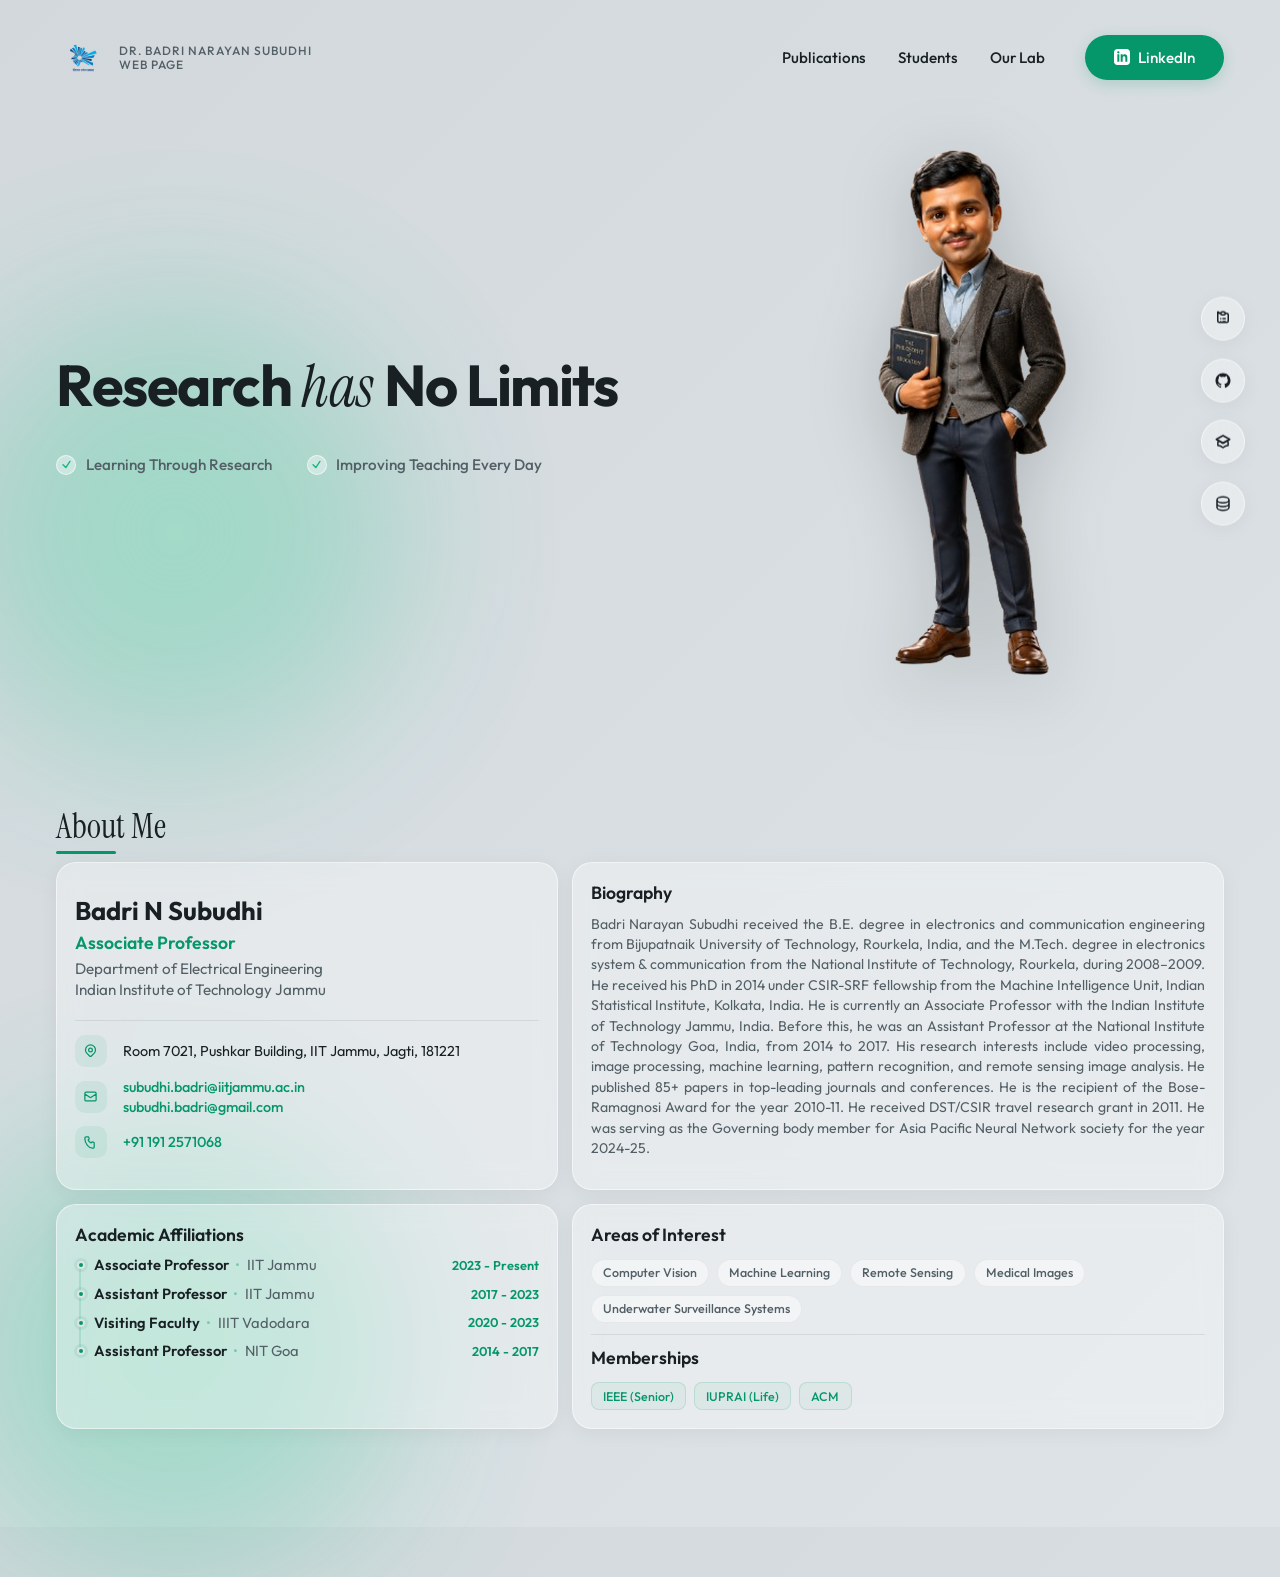
==== commit be5cbc6c: "Update CTA button with LinkedIn branding" ====
--- a/index.html
+++ b/index.html
@@ -31,7 +31,12 @@
           <li><a href="#our-lab" id="navLink3">Our Lab</a></li>
         </ul>
         <a href="https://www.linkedin.com/in/badri-n-subudhi-50883520/" target="_blank" rel="noopener noreferrer"
-          class="cta-button" id="headerCta">Connect With Me</a>
+          class="cta-button" id="headerCta">
+          <svg xmlns="http://www.w3.org/2000/svg" fill="currentColor" viewBox="0 0 24 24" width="16" height="16">
+            <path d="M19 0h-14c-2.761 0-5 2.239-5 5v14c0 2.761 2.239 5 5 5h14c2.762 0 5-2.239 5-5v-14c0-2.761-2.238-5-5-5zm-11 19h-3v-11h3v11zm-1.5-12.268c-.966 0-1.75-.779-1.75-1.75s.784-1.75 1.75-1.75 1.75.779 1.75 1.75-.784 1.75-1.75 1.75zm13.5 12.268h-3v-5.604c0-3.368-4-3.113-4 0v5.604h-3v-11h3v1.765c1.396-2.586 7-2.777 7 2.476v6.759z"/>
+          </svg>
+          LinkedIn
+        </a>
       </nav>
     </div>
   </header>
@@ -43,10 +48,6 @@
       <div class="hero-grid">
         <!-- Left Column: Content -->
         <div class="hero-content">
-          <!-- Tagline Badge -->
-          <div class="tagline-badge" id="heroTagline">
-            Dept. of Electrical Engineering Indian Institute of Technology Jammu
-          </div>
 
           <!-- Title (Ref: Dixie title format) -->
           <h1 class="hero-title">
@@ -73,14 +74,6 @@
               </div>
               <span id="featureText2">Improving Teaching Every Day</span>
             </li>
-            <li class="feature-item">
-              <div class="feature-check">
-                <svg xmlns="http://www.w3.org/2000/svg" fill="none" viewBox="0 0 24 24" stroke="currentColor">
-                  <path stroke-linecap="round" stroke-linejoin="round" d="M4.5 12.75l6 6 9-13.5" />
-                </svg>
-              </div>
-              <span id="featureText3">Guiding Students with Care</span>
-            </li>
           </ul>
 
         </div>
@@ -103,16 +96,9 @@
             d="M9 5H7a2 2 0 00-2-2v12a2 2 0 002 2h10a2 2 0 002-2V7a2 2 0 00-2-2h-2M9 5a2 2 0 002 2h2a2 2 0 002-2M9 5a2 2 0 012-2h2a2 2 0 012 2m-3 7h3m-3 4h3m-6-4h.01M9 16h.01" />
         </svg>
       </a>
-      <a href="#resources" class="toolbar-btn" data-tooltip="Resources">
-        <svg xmlns="http://www.w3.org/2000/svg" fill="none" viewBox="0 0 24 24" stroke="currentColor">
-          <path stroke-linecap="round" stroke-linejoin="round" stroke-width="2"
-            d="M8 4H6a2 2 0 00-2 2v12a2 2 0 002 2h12a2 2 0 002-2V8a2 2 0 00-2-2h-5l-2-2z" />
-        </svg>
-      </a>
-      <a href="books.html" class="toolbar-btn" data-tooltip="Books">
-        <svg xmlns="http://www.w3.org/2000/svg" fill="none" viewBox="0 0 24 24" stroke="currentColor">
-          <path stroke-linecap="round" stroke-linejoin="round" stroke-width="2"
-            d="M12 6.253v13m0-13C10.832 5.477 9.246 5 7.5 5S4.168 5.477 3 6.253v13C4.168 18.477 5.754 18 7.5 18s3.332.477 4.5 1.253m0-13C13.168 5.477 14.754 5 16.5 5c1.747 0 3.332.477 4.5 1.253v13C19.832 18.477 18.247 18 16.5 18c-1.746 0-3.332.477-4.5 1.253" />
+      <a href="https://github.com/subudhi-badri" target="_blank" rel="noopener noreferrer" class="toolbar-btn" data-tooltip="GitHub">
+        <svg xmlns="http://www.w3.org/2000/svg" fill="currentColor" viewBox="0 0 24 24">
+          <path d="M12 2C6.477 2 2 6.477 2 12c0 4.42 2.865 8.166 6.839 9.489.5.092.682-.217.682-.482 0-.237-.008-.866-.013-1.7-2.782.603-3.369-1.34-3.369-1.34-.454-1.156-1.11-1.462-1.11-1.462-.908-.62.069-.608.069-.608 1.003.07 1.531 1.03 1.531 1.03.892 1.529 2.341 1.087 2.91.832.092-.647.35-1.088.636-1.338-2.22-.253-4.555-1.11-4.555-4.943 0-1.091.39-1.984 1.029-2.683-.103-.253-.446-1.27.098-2.647 0 0 .84-.269 2.75 1.025A9.564 9.564 0 0112 6.844c.85.004 1.705.115 2.504.337 1.909-1.294 2.747-1.025 2.747-1.025.546 1.377.203 2.394.1 2.646.64.699 1.026 1.592 1.026 2.683 0 3.842-2.337 4.687-4.565 4.935.359.309.678.919.678 1.852 0 1.336-.012 2.415-.012 2.743 0 .267.18.579.688.481C19.137 20.162 22 16.418 22 12c0-5.523-4.477-10-10-10z" />
         </svg>
       </a>
       <a href="https://scholar.google.co.in/citations?hl=en&user=M9m3zv4AAAAJ" target="_blank" rel="noopener noreferrer"
@@ -123,6 +109,11 @@
             d="M12 14l6.16-3.422a12.083 12.083 0 01.665 6.479A11.952 11.952 0 0012 20.055a11.952 11.952 0 00-6.824-2.998 12.078 12.078 0 01.665-6.479L12 14z" />
         </svg>
       </a>
+      <a href="https://dblp.org/pid/14/6448.html" target="_blank" rel="noopener noreferrer" class="toolbar-btn" data-tooltip="DBLP">
+        <svg xmlns="http://www.w3.org/2000/svg" fill="none" viewBox="0 0 24 24" stroke="currentColor">
+          <path stroke-linecap="round" stroke-linejoin="round" stroke-width="2" d="M4 7v10c0 2.21 3.58 4 8 4s8-1.79 8-4V7M4 7c0 2.21 3.58 4 8 4s8-1.79 8-4M4 7c0-2.21 3.58-4 8-4s8 1.79 8 4m0 5c0 2.21-3.58 4-8 4s-8-1.79-8-4" />
+        </svg>
+      </a>
     </div>
   </section>
 
@@ -188,7 +179,7 @@
         <div class="about-card biography-card">
           <h4 class="card-section-title">Biography</h4>
           <p class="bio-text">
-            Badri Narayan Subudhi received the B.E. degree in electronics and communication engineering from Bijupatnaik University of Technology, Rourkela, India, and the M.Tech. degree in electronics system & communication from the National Institute of Technology, Rourkela, during 2008–2009. He received his PhD in 2014 under CSIR-SRF fellowship from the Machine Intelligence Unit, Indian Statistical Institute, Kolkata, India. He is currently an Associate Professor with the Indian Institute of Technology Jammu, India. Before this, he was an Assistant Professor at the National Institute of Technology Goa, India, from 2014 to 2017. His research interests include video processing, image processing, machine learning, pattern recognition, and remote sensing image analysis. He published 85+ papers in top-leading journals and conferences. He is an Associate Editor of IEEE Access, SN Computer Science, BMC Medical Imaging. He is the recipient of the Bose-Ramagnosi Award for the year 2010-11. He received DST/CSIR travel research grant in 2011. He was serving as the Governing body member for Asia Pacific Neural Network society for the year 2024-25.
+            Badri Narayan Subudhi received the B.E. degree in electronics and communication engineering from Bijupatnaik University of Technology, Rourkela, India, and the M.Tech. degree in electronics system & communication from the National Institute of Technology, Rourkela, during 2008–2009. He received his PhD in 2014 under CSIR-SRF fellowship from the Machine Intelligence Unit, Indian Statistical Institute, Kolkata, India. He is currently an Associate Professor with the Indian Institute of Technology Jammu, India. Before this, he was an Assistant Professor at the National Institute of Technology Goa, India, from 2014 to 2017. His research interests include video processing, image processing, machine learning, pattern recognition, and remote sensing image analysis. He published 85+ papers in top-leading journals and conferences. He is the recipient of the Bose-Ramagnosi Award for the year 2010-11. He received DST/CSIR travel research grant in 2011. He was serving as the Governing body member for Asia Pacific Neural Network society for the year 2024-25.
           </p>
         </div>
 
@@ -262,7 +253,6 @@
               <span class="membership-badge" title="Senior Member IEEE">IEEE (Senior)</span>
               <span class="membership-badge" title="Life Member IUPRAI">IUPRAI (Life)</span>
               <span class="membership-badge">ACM</span>
-              <span class="membership-badge">APNNS</span>
             </div>
           </div>
         </div>
--- a/style.css
+++ b/style.css
@@ -199,13 +199,21 @@
   box-shadow: 0 4px 14px rgba(5, 150, 105, 0.2);
   transition: var(--transition-smooth);
   text-decoration: none;
-  display: inline-block;
+  display: inline-flex;
+  align-items: center;
+  justify-content: center;
+  gap: 0.5rem;
 }
 
 .cta-button:hover {
   background: var(--accent-color-hover);
   transform: translateY(-2px);
   box-shadow: 0 6px 20px rgba(5, 150, 105, 0.35);
+}
+
+.cta-button svg {
+  display: block;
+  flex-shrink: 0;
 }
 
 /* ==========================================================================
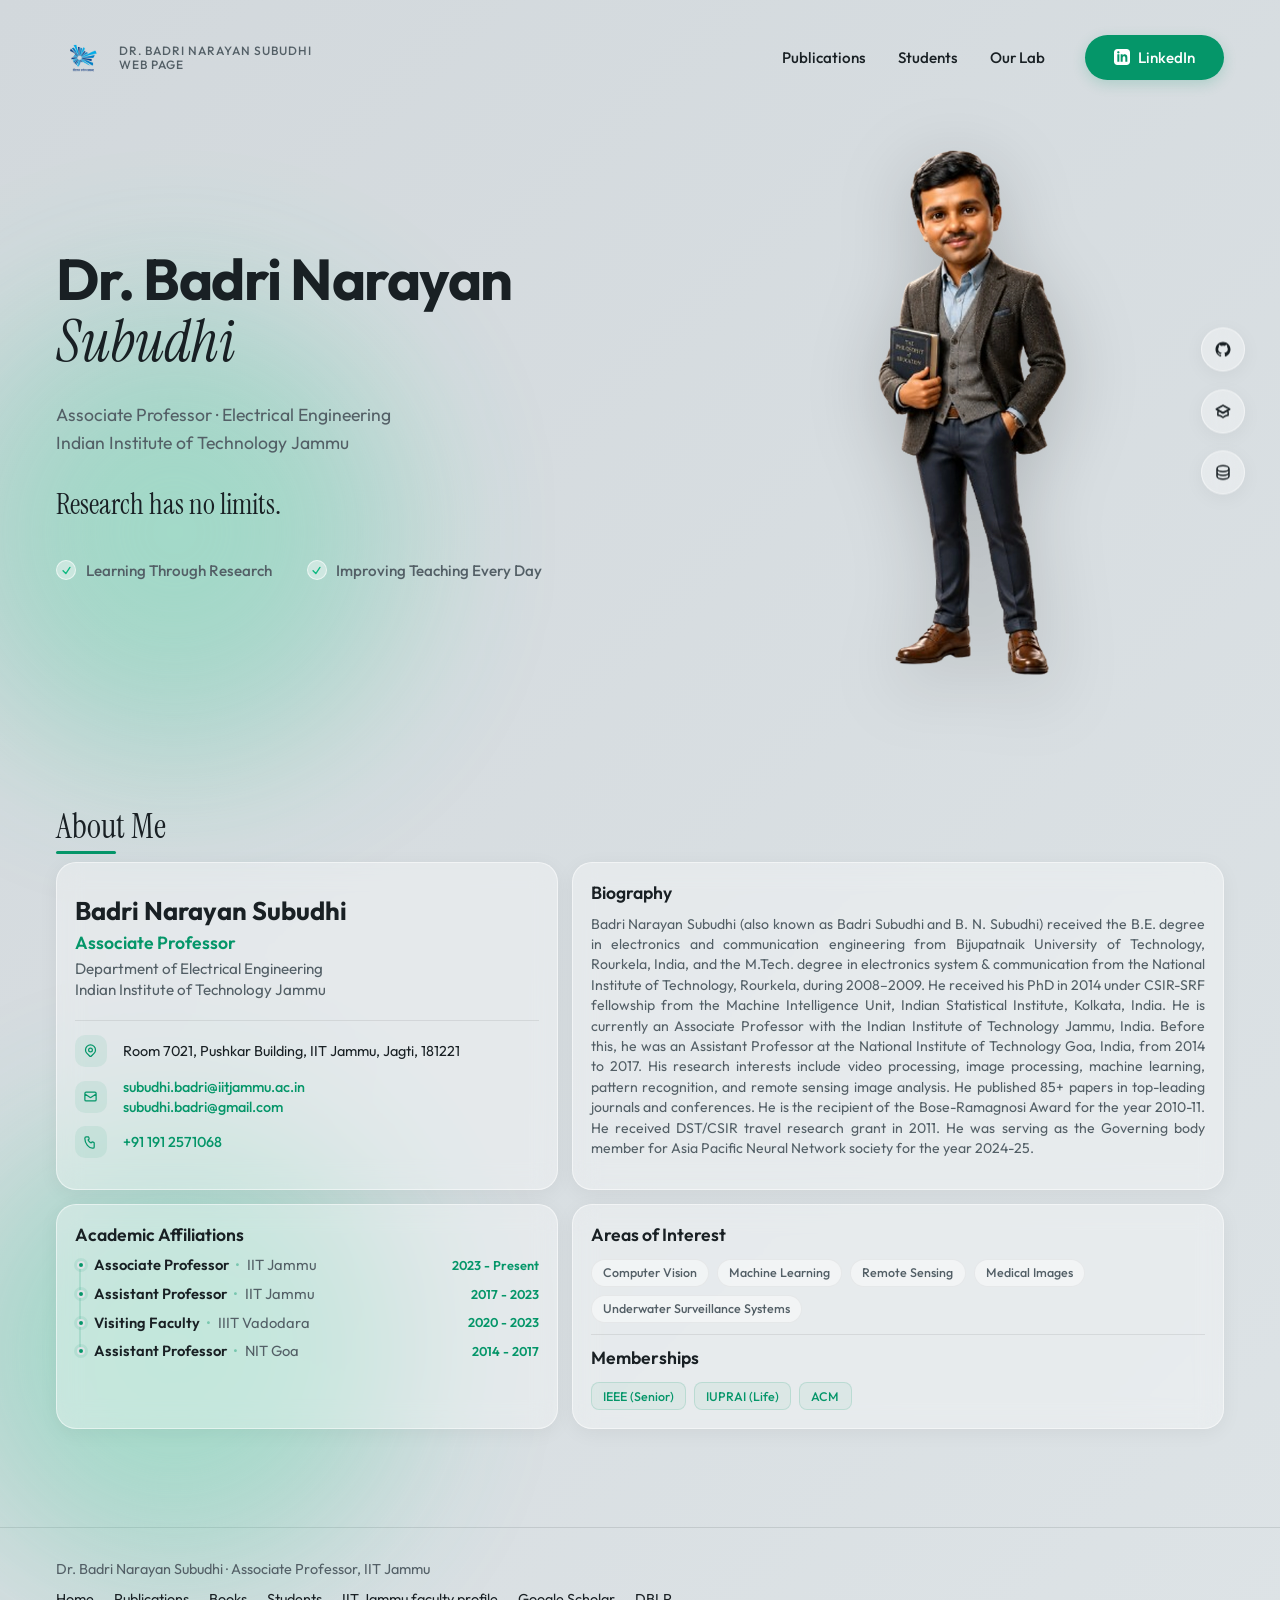
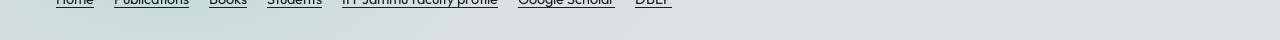
==== commit 54a1be56: "Improve personal-site SEO and add Google Search Console verification" ====
--- a/index.html
+++ b/index.html
@@ -4,10 +4,101 @@
 <head>
   <meta charset="UTF-8" />
   <meta name="viewport" content="width=device-width, initial-scale=1.0" />
-  <title>Dr. Badri Narayan Subudhi | Associate Professor Portfolio</title>
-  <meta name="description"
-    content="Official academic portfolio of Dr. Badri Narayan Subudhi. Advancing knowledge, mentoring minds, and shaping the future through impactful research and education." />
-  <link rel="stylesheet" href="style.css?v=14" />
+  <title>Badri Narayan Subudhi | IIT Jammu | Official Website</title>
+  <meta name="description" content="Official website of Dr. Badri Narayan Subudhi (Badri Subudhi), Associate Professor at IIT Jammu. Research, publications, books and students." />
+  <link rel="stylesheet" href="style.css?v=16" />
+
+  <link rel="canonical" href="https://badrisubudhi.github.io/" />
+  <meta name="robots" content="index, follow, max-image-preview:large" />
+  <meta name="author" content="Dr. Badri Narayan Subudhi" />
+  <link rel="icon" href="favicon.svg" type="image/svg+xml" />
+  <meta property="og:type" content="profile" />
+  <meta property="og:site_name" content="Badri Narayan Subudhi" />
+  <meta property="og:title" content="Badri Narayan Subudhi | IIT Jammu | Official Website" />
+  <meta property="og:description" content="Official website of Dr. Badri Narayan Subudhi (Badri Subudhi), Associate Professor at IIT Jammu. Research, publications, books and students." />
+  <meta property="og:url" content="https://badrisubudhi.github.io/" />
+  <meta property="og:image" content="https://badrisubudhi.github.io/badri-narayan-subudhi.webp" />
+  <meta property="og:image:alt" content="Dr. Badri Narayan Subudhi — Associate Professor at IIT Jammu" />
+  <meta name="twitter:card" content="summary" />
+  <meta name="twitter:title" content="Badri Narayan Subudhi | IIT Jammu | Official Website" />
+  <meta name="twitter:description" content="Official website of Dr. Badri Narayan Subudhi (Badri Subudhi), Associate Professor at IIT Jammu. Research, publications, books and students." />
+  <meta name="twitter:image" content="https://badrisubudhi.github.io/badri-narayan-subudhi.webp" />
+  <meta name="twitter:image:alt" content="Dr. Badri Narayan Subudhi" />
+  <meta name="google-site-verification" content="-NgGHuL7aHEuf2NEXwdssWY77eYL69uas2aSXCvlznU" />
+  <script type="application/ld+json">
+{
+  "@context": "https://schema.org",
+  "@graph": [
+    {
+      "@type": "WebSite",
+      "@id": "https://badrisubudhi.github.io/#website",
+      "url": "https://badrisubudhi.github.io/",
+      "name": "Badri Narayan Subudhi",
+      "alternateName": "Badri Subudhi",
+      "inLanguage": "en",
+      "publisher": {
+        "@id": "https://badrisubudhi.github.io/#person"
+      }
+    },
+    {
+      "@type": "Person",
+      "@id": "https://badrisubudhi.github.io/#person",
+      "name": "Badri Narayan Subudhi",
+      "honorificPrefix": "Dr.",
+      "alternateName": [
+        "Badri Subudhi",
+        "Badri N Subudhi",
+        "B. N. Subudhi",
+        "Subudhi Badri"
+      ],
+      "url": "https://badrisubudhi.github.io/",
+      "image": "https://badrisubudhi.github.io/badri-narayan-subudhi.webp",
+      "jobTitle": "Associate Professor",
+      "description": "Associate Professor in Electrical Engineering at IIT Jammu, researching computer vision, image and video processing, machine learning and remote sensing.",
+      "worksFor": {
+        "@type": "CollegeOrUniversity",
+        "name": "Indian Institute of Technology Jammu",
+        "alternateName": "IIT Jammu",
+        "url": "https://www.iitjammu.ac.in/"
+      },
+      "knowsAbout": [
+        "Computer vision",
+        "Image processing",
+        "Video processing",
+        "Machine learning",
+        "Pattern recognition",
+        "Remote sensing",
+        "Underwater surveillance"
+      ],
+      "sameAs": [
+        "https://w.iitjammu.ac.in/faculty/~badrinsubudhi",
+        "https://scholar.google.com/citations?user=M9m3zv4AAAAJ",
+        "https://dblp.org/pid/14/6448.html",
+        "https://www.linkedin.com/in/badri-n-subudhi-50883520/",
+        "https://github.com/badrisubudhi",
+        "https://sites.google.com/view/badrisubudhi/home"
+      ]
+    },
+    {
+      "@type": "ProfilePage",
+      "@id": "https://badrisubudhi.github.io/#webpage",
+      "url": "https://badrisubudhi.github.io/",
+      "name": "Badri Narayan Subudhi | IIT Jammu | Official Website",
+      "description": "Official website of Dr. Badri Narayan Subudhi (Badri Subudhi), Associate Professor at IIT Jammu. Research, publications, books and students.",
+      "inLanguage": "en",
+      "isPartOf": {
+        "@id": "https://badrisubudhi.github.io/#website"
+      },
+      "about": {
+        "@id": "https://badrisubudhi.github.io/#person"
+      },
+      "mainEntity": {
+        "@id": "https://badrisubudhi.github.io/#person"
+      }
+    }
+  ]
+}
+  </script>
 </head>
 
 <body>
@@ -28,7 +119,7 @@
         <ul class="nav-links">
           <li><a href="publications.html" id="navLink1">Publications</a></li>
           <li><a href="students.html" id="navLink2">Students</a></li>
-          <li><a href="#our-lab" id="navLink3">Our Lab</a></li>
+          <li><a href="https://www.iitjammu.ac.in/underwater-artificial-intelligence-lab/" id="navLink3">Our Lab</a></li>
         </ul>
         <a href="https://www.linkedin.com/in/badri-n-subudhi-50883520/" target="_blank" rel="noopener noreferrer"
           class="cta-button" id="headerCta">
@@ -41,6 +132,7 @@
     </div>
   </header>
 
+  <main id="main-content">
   <!-- Hero Section -->
   <section class="hero">
     <div class="glowing-blob"></div>
@@ -50,11 +142,9 @@
         <div class="hero-content">
 
           <!-- Title (Ref: Dixie title format) -->
-          <h1 class="hero-title">
-            <span id="titlePart1">Research </span>
-            <em id="titlePart2">has </em>
-            <span id="titlePart3">No Limits</span>
-          </h1>
+          <h1 class="hero-title">Dr. Badri Narayan <em>Subudhi</em></h1>
+          <p class="hero-intro">Associate Professor &middot; Electrical Engineering<br>Indian Institute of Technology Jammu</p>
+          <p class="hero-tagline">Research has no limits.</p>
 
           <!-- Checklist features -->
           <ul class="feature-list">
@@ -82,7 +172,7 @@
         <div class="hero-visual">
           <!-- User Cutout Image -->
           <div class="photo-container">
-            <img src="user_cutout1.png?v=3" alt="Dr. Badri Narayan Subudhi Cutout" class="user-photo" id="userPhoto" />
+            <img src="badri-narayan-subudhi.webp" alt="Dr. Badri Narayan Subudhi, Associate Professor at IIT Jammu" width="1416" height="3928" fetchpriority="high" class="user-photo" id="userPhoto" />
           </div>
         </div>
       </div>
@@ -90,13 +180,7 @@
 
     <!-- Floating Vertical Toolbar (Far Right) (Academic theme icons) -->
     <div class="floating-toolbar">
-      <a href="#assignments" class="toolbar-btn" data-tooltip="Assignments">
-        <svg xmlns="http://www.w3.org/2000/svg" fill="none" viewBox="0 0 24 24" stroke="currentColor">
-          <path stroke-linecap="round" stroke-linejoin="round" stroke-width="2"
-            d="M9 5H7a2 2 0 00-2-2v12a2 2 0 002 2h10a2 2 0 002-2V7a2 2 0 00-2-2h-2M9 5a2 2 0 002 2h2a2 2 0 002-2M9 5a2 2 0 012-2h2a2 2 0 012 2m-3 7h3m-3 4h3m-6-4h.01M9 16h.01" />
-        </svg>
-      </a>
-      <a href="https://github.com/subudhi-badri" target="_blank" rel="noopener noreferrer" class="toolbar-btn" data-tooltip="GitHub">
+      <a href="https://github.com/badrisubudhi/" target="_blank" rel="noopener noreferrer" class="toolbar-btn" data-tooltip="GitHub">
         <svg xmlns="http://www.w3.org/2000/svg" fill="currentColor" viewBox="0 0 24 24">
           <path d="M12 2C6.477 2 2 6.477 2 12c0 4.42 2.865 8.166 6.839 9.489.5.092.682-.217.682-.482 0-.237-.008-.866-.013-1.7-2.782.603-3.369-1.34-3.369-1.34-.454-1.156-1.11-1.462-1.11-1.462-.908-.62.069-.608.069-.608 1.003.07 1.531 1.03 1.531 1.03.892 1.529 2.341 1.087 2.91.832.092-.647.35-1.088.636-1.338-2.22-.253-4.555-1.11-4.555-4.943 0-1.091.39-1.984 1.029-2.683-.103-.253-.446-1.27.098-2.647 0 0 .84-.269 2.75 1.025A9.564 9.564 0 0112 6.844c.85.004 1.705.115 2.504.337 1.909-1.294 2.747-1.025 2.747-1.025.546 1.377.203 2.394.1 2.646.64.699 1.026 1.592 1.026 2.683 0 3.842-2.337 4.687-4.565 4.935.359.309.678.919.678 1.852 0 1.336-.012 2.415-.012 2.743 0 .267.18.579.688.481C19.137 20.162 22 16.418 22 12c0-5.523-4.477-10-10-10z" />
         </svg>
@@ -127,7 +211,7 @@
       <div class="about-grid">
         <!-- Row 1, Column 1: Profile & Contact info -->
         <div class="about-card bio-card">
-          <h3 class="card-name">Badri N Subudhi</h3>
+          <h3 class="card-name">Badri Narayan Subudhi</h3>
           <p class="card-title">Associate Professor</p>
           <p class="card-institution">Department of Electrical Engineering<br>Indian Institute of Technology Jammu</p>
 
@@ -179,7 +263,7 @@
         <div class="about-card biography-card">
           <h4 class="card-section-title">Biography</h4>
           <p class="bio-text">
-            Badri Narayan Subudhi received the B.E. degree in electronics and communication engineering from Bijupatnaik University of Technology, Rourkela, India, and the M.Tech. degree in electronics system & communication from the National Institute of Technology, Rourkela, during 2008–2009. He received his PhD in 2014 under CSIR-SRF fellowship from the Machine Intelligence Unit, Indian Statistical Institute, Kolkata, India. He is currently an Associate Professor with the Indian Institute of Technology Jammu, India. Before this, he was an Assistant Professor at the National Institute of Technology Goa, India, from 2014 to 2017. His research interests include video processing, image processing, machine learning, pattern recognition, and remote sensing image analysis. He published 85+ papers in top-leading journals and conferences. He is the recipient of the Bose-Ramagnosi Award for the year 2010-11. He received DST/CSIR travel research grant in 2011. He was serving as the Governing body member for Asia Pacific Neural Network society for the year 2024-25.
+            Badri Narayan Subudhi (also known as Badri Subudhi and B. N. Subudhi) received the B.E. degree in electronics and communication engineering from Bijupatnaik University of Technology, Rourkela, India, and the M.Tech. degree in electronics system & communication from the National Institute of Technology, Rourkela, during 2008–2009. He received his PhD in 2014 under CSIR-SRF fellowship from the Machine Intelligence Unit, Indian Statistical Institute, Kolkata, India. He is currently an Associate Professor with the Indian Institute of Technology Jammu, India. Before this, he was an Assistant Professor at the National Institute of Technology Goa, India, from 2014 to 2017. His research interests include video processing, image processing, machine learning, pattern recognition, and remote sensing image analysis. He published 85+ papers in top-leading journals and conferences. He is the recipient of the Bose-Ramagnosi Award for the year 2010-11. He received DST/CSIR travel research grant in 2011. He was serving as the Governing body member for Asia Pacific Neural Network society for the year 2024-25.
           </p>
         </div>
 
@@ -258,7 +342,24 @@
         </div>
       </div>
     </div>
-  </section>  <script src="script.js"></script>
+  </section>
+  </main>
+  <script src="script.js"></script>
+
+  <footer class="site-footer">
+    <div class="container">
+      <p>Dr. Badri Narayan Subudhi &middot; Associate Professor, IIT Jammu</p>
+      <nav aria-label="Website and academic profiles">
+        <a href="./">Home</a>
+        <a href="publications.html">Publications</a>
+        <a href="books.html">Books</a>
+        <a href="students.html">Students</a>
+        <a href="https://w.iitjammu.ac.in/faculty/~badrinsubudhi" target="_blank" rel="noopener noreferrer">IIT Jammu faculty profile</a>
+        <a href="https://scholar.google.com/citations?user=M9m3zv4AAAAJ" target="_blank" rel="noopener noreferrer">Google Scholar</a>
+        <a href="https://dblp.org/pid/14/6448.html" target="_blank" rel="noopener noreferrer">DBLP</a>
+      </nav>
+    </div>
+  </footer>
 </body>
 
 </html>
--- a/style.css
+++ b/style.css
@@ -33,6 +33,7 @@
 }
 
 html {
+  overflow-x: clip;
   scroll-behavior: smooth;
 }
 
@@ -1950,4 +1951,43 @@
   }
 }
 
-
+/* Keep student portraits inside the existing circular avatar. */
+.student-avatar-photo {
+  display: block;
+  width: 54px;
+  height: 54px;
+  border-radius: 50%;
+  border: 2px solid var(--accent-color);
+  object-fit: cover;
+  object-position: 50% 35%;
+  background: #fff;
+}
+
+/* Clear personal identity and crawlable academic links. */
+.hero-intro {
+  color: var(--text-muted);
+  font-size: 1.1rem;
+  line-height: 1.6;
+}
+.hero-tagline {
+  font-family: var(--font-serif);
+  font-size: 1.8rem;
+  line-height: 1.3;
+}
+.site-footer {
+  margin-top: auto;
+  padding: 2rem 0;
+  border-top: 1px solid rgba(25, 32, 36, 0.12);
+  color: var(--text-muted);
+  font-size: 0.9rem;
+}
+.site-footer nav {
+  display: flex;
+  flex-wrap: wrap;
+  gap: 0.5rem 1.25rem;
+  margin-top: 0.75rem;
+}
+.site-footer a {
+  color: var(--text-dark);
+  text-underline-offset: 3px;
+}
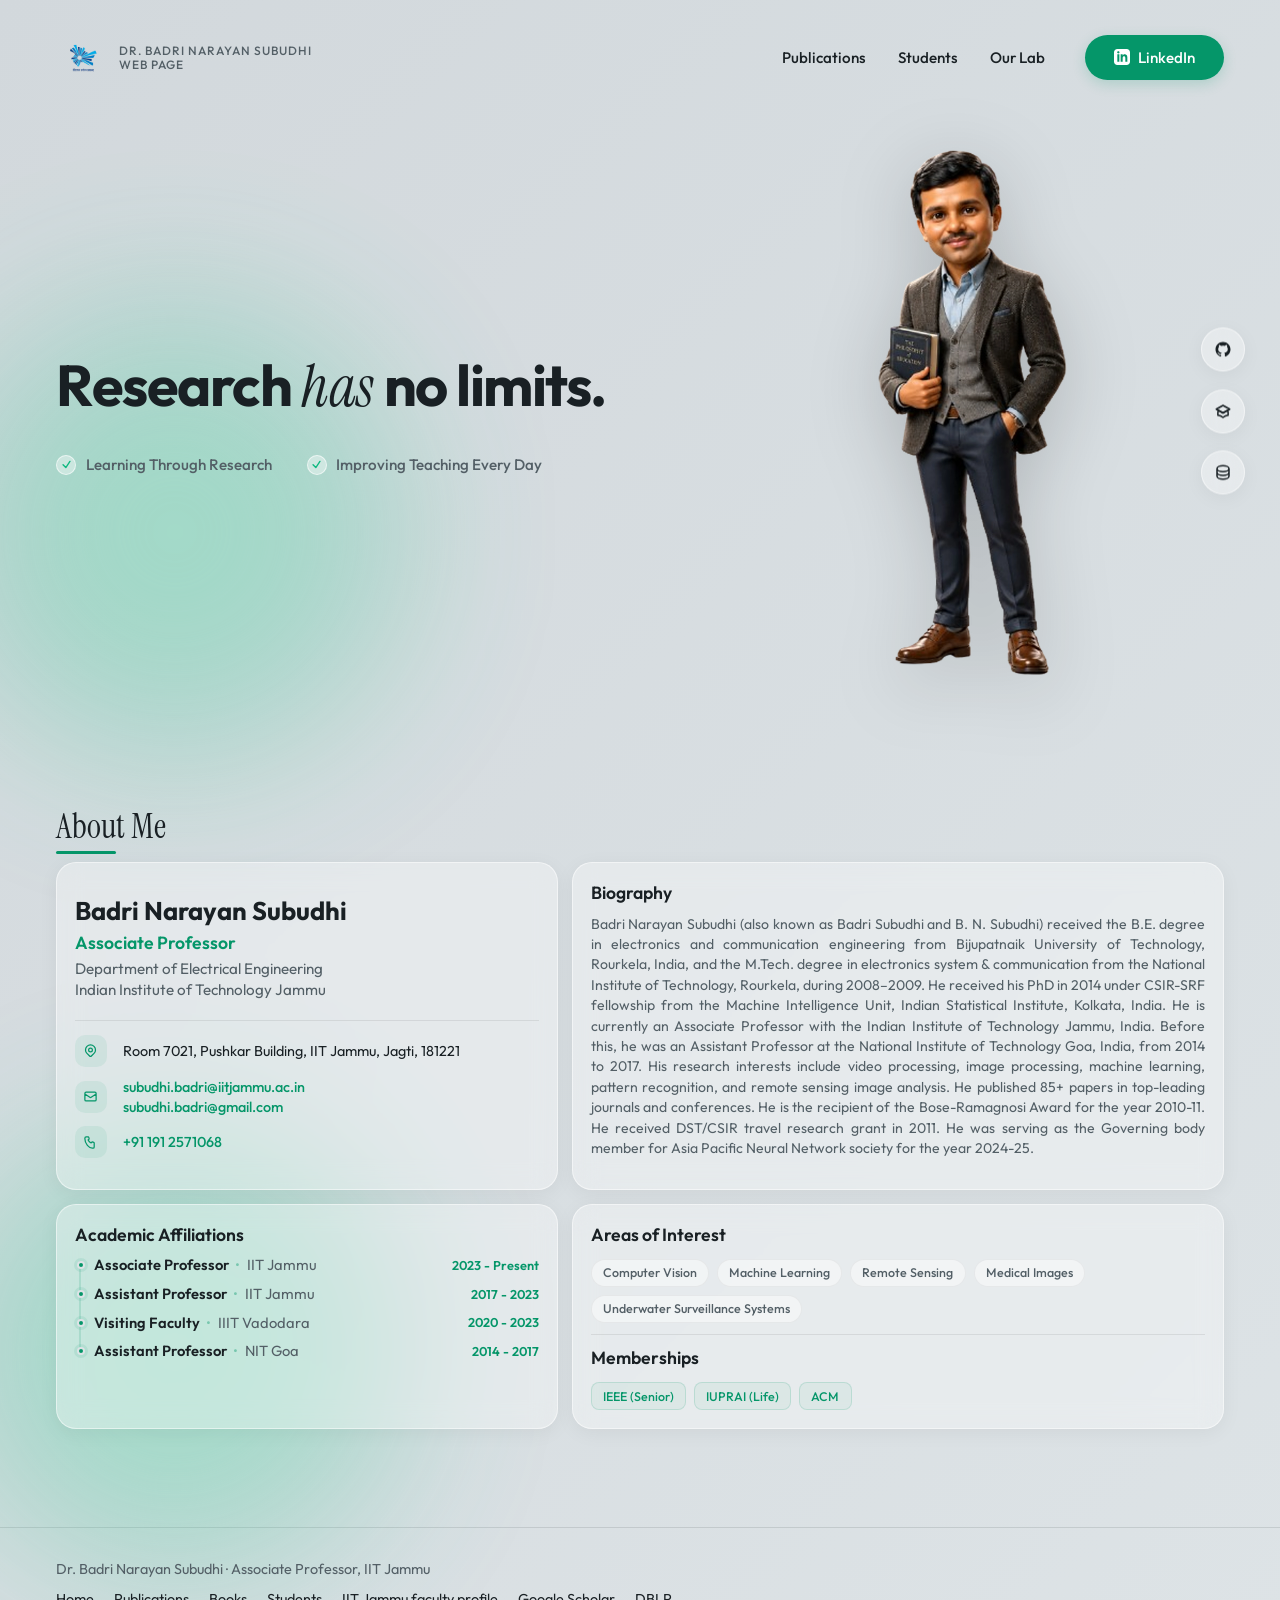
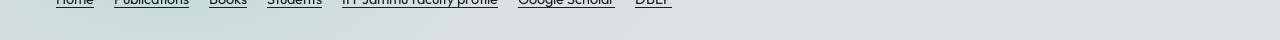
==== commit 649ea369: "Restore research headline in homepage hero" ====
--- a/index.html
+++ b/index.html
@@ -6,7 +6,7 @@
   <meta name="viewport" content="width=device-width, initial-scale=1.0" />
   <title>Badri Narayan Subudhi | IIT Jammu | Official Website</title>
   <meta name="description" content="Official website of Dr. Badri Narayan Subudhi (Badri Subudhi), Associate Professor at IIT Jammu. Research, publications, books and students." />
-  <link rel="stylesheet" href="style.css?v=16" />
+  <link rel="stylesheet" href="style.css?v=17" />
 
   <link rel="canonical" href="https://badrisubudhi.github.io/" />
   <meta name="robots" content="index, follow, max-image-preview:large" />
@@ -141,10 +141,12 @@
         <!-- Left Column: Content -->
         <div class="hero-content">
 
-          <!-- Title (Ref: Dixie title format) -->
-          <h1 class="hero-title">Dr. Badri Narayan <em>Subudhi</em></h1>
-          <p class="hero-intro">Associate Professor &middot; Electrical Engineering<br>Indian Institute of Technology Jammu</p>
-          <p class="hero-tagline">Research has no limits.</p>
+          <!-- Research headline with the original serif accent. -->
+          <h1 class="hero-title">
+            <span id="titlePart1">Research </span>
+            <em id="titlePart2">has </em>
+            <span id="titlePart3">no limits.</span>
+          </h1>
 
           <!-- Checklist features -->
           <ul class="feature-list">
@@ -362,4 +364,4 @@
   </footer>
 </body>
 
-</html>+</html>
--- a/style.css
+++ b/style.css
@@ -1963,17 +1963,7 @@
   background: #fff;
 }
 
-/* Clear personal identity and crawlable academic links. */
-.hero-intro {
-  color: var(--text-muted);
-  font-size: 1.1rem;
-  line-height: 1.6;
-}
-.hero-tagline {
-  font-family: var(--font-serif);
-  font-size: 1.8rem;
-  line-height: 1.3;
-}
+/* Crawlable academic links. */
 .site-footer {
   margin-top: auto;
   padding: 2rem 0;
